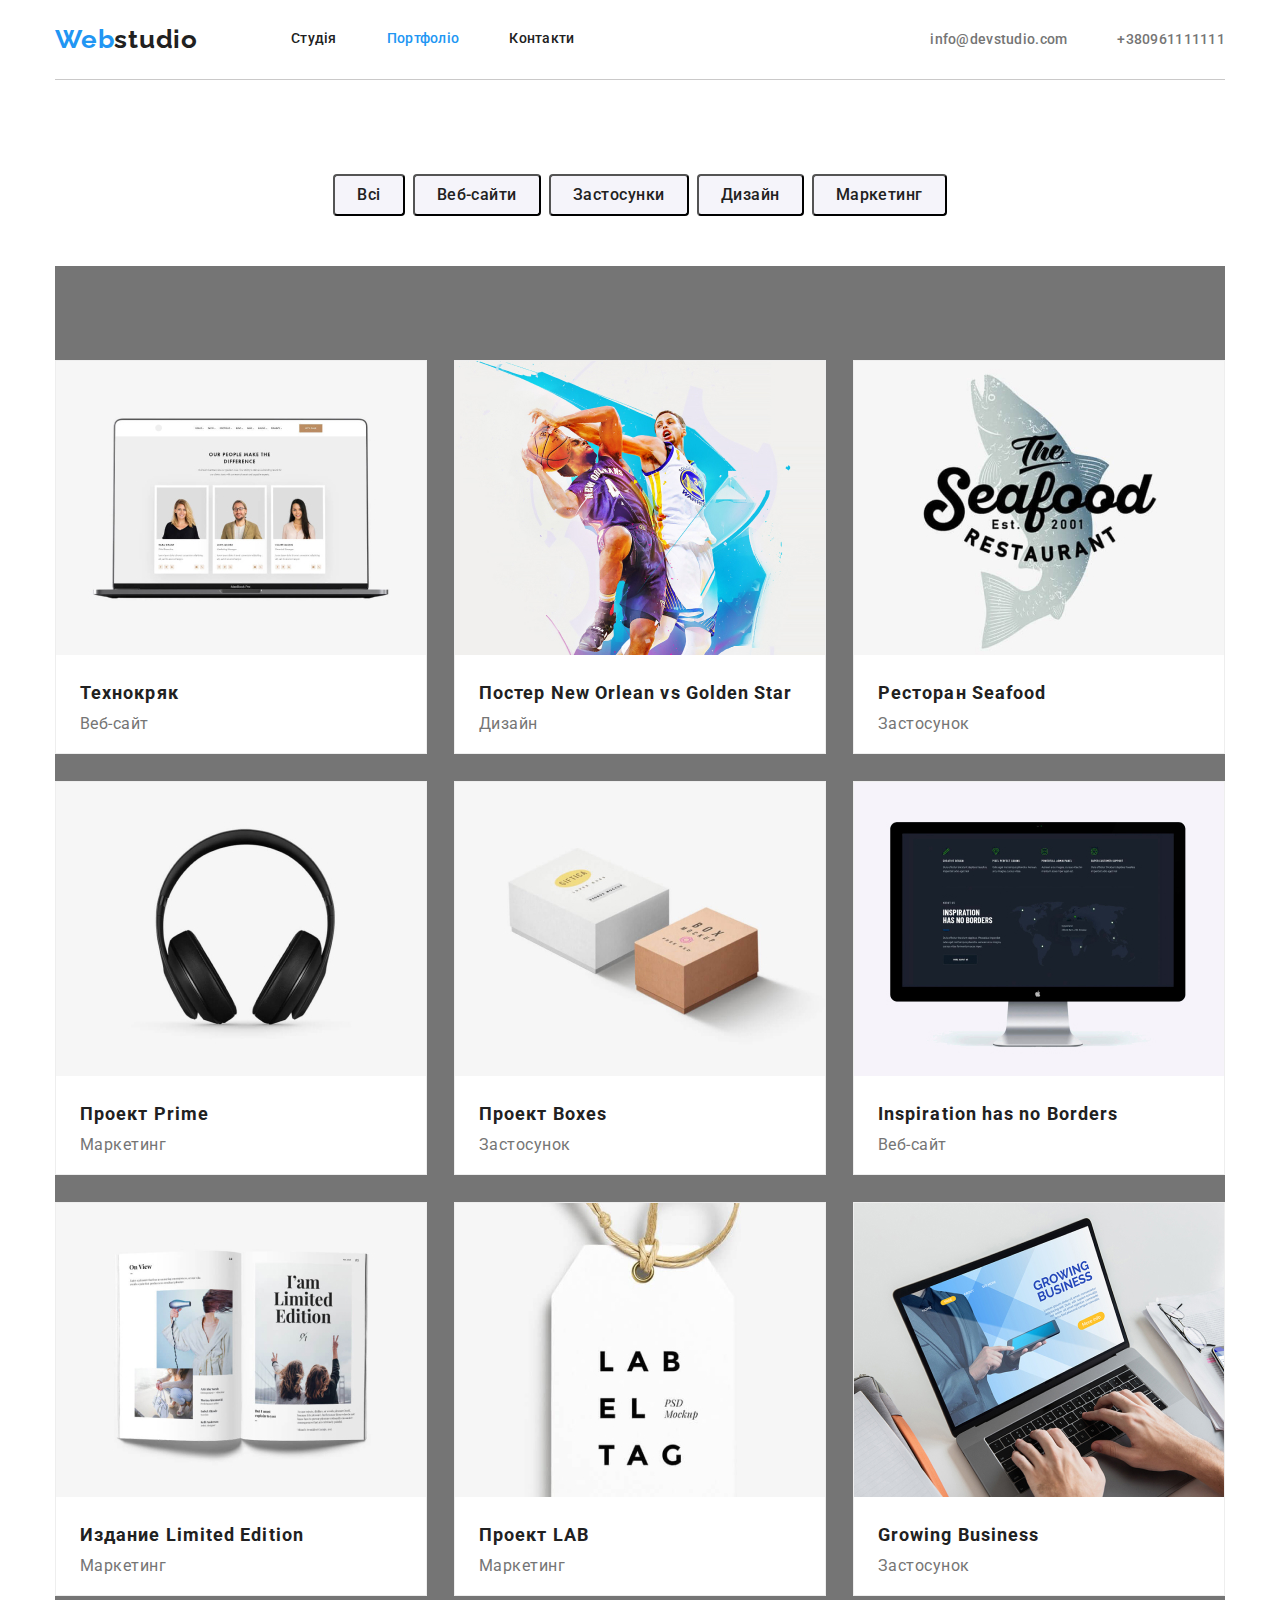
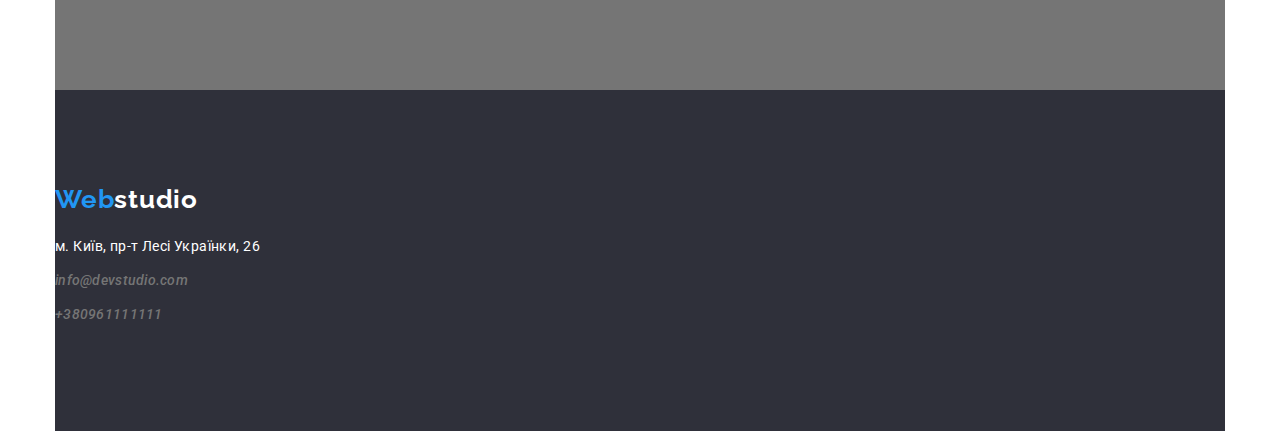
==== portfolio.html @ ec4999b0 "update gap" ====
<!DOCTYPE html>
<html lang="en">

<head>
  <meta charset="UTF-8" />
  <meta http-equiv="X-UA-Compatible" content="IE=edge" />
  <link rel="preconnect" href="https://fonts.googleapis.com" />
  <link rel="preconnect" href="https://fonts.gstatic.com" crossorigin />
  <link href="https://fonts.googleapis.com/css2?family=Raleway:wght@700&family=Roboto:wght@400;500;700;900&display=swap"
    rel="stylesheet" />
  <link rel="stylesheet" href="https://cdn.jsdelivr.net/npm/modern-normalize@1.1.0/modern-normalize.min.css">
  <link rel="stylesheet" href="./styles/styles.css" />
  <title>DZ3 Portfolio</title>
</head>

<body>
  <div class="conteiner">
    <!--header-->
    <header class="header">
      <nav class="navbar">
        <a class="logo-nav link" href="index.html">Web<span class="logoheader">studio</span></a>
        <ul class="navbar-list list">
          <li class="navbar-item"><a class="link" href="./index.html">Студія</a></li>
          <li class="navbar-item"><a class="link current" href="./portfolio.html">Портфоліо</a></li>
          <li class="navbar-item"><a class="link" href="">Контакти</a></li>
        </ul>
      </nav>
      <ul class="contact-list list">
        <li class="contact-item">
          <a class="contact-link link" href="mailto:info@devstudio.com">info@devstudio.com</a>
        </li>
        <li class="contact-item">
          <a class="contact-link link" href="tel:+380961111111">+380961111111</a>
        </li>
      </ul>
    </header>
    <!--main-->
    <main>
      <section>
        <!--filer-->
        <section class="filter section">
          <ul class="filter-list list">
            <li class="filter-item"><button class="filter-btn" type="button">Всі</button></li>
            <li class="filter-item"><button class="filter-btn" type="button">Веб-сайти</button></li>
            <li class="filter-item"><button class="filter-btn" type="button">Застосунки</button></li>
            <li class="filter-item"><button class="filter-btn" type="button">Дизайн</button></li>
            <li class="filter-item"><button class="filter-btn" type="button">Маркетинг</button></li>
          </ul>
        </section>
        <!--portfolio-work-->
        <section class="portfolio-work section">
          <ul class="portfolio-work-list list">
            <li class="portfolio-work-item">
              <a class="link" href=""><img class="portfolio-work-img" src="./img/portf(2).jpg" alt="notebook" />
                <h3 class="portfolio-work-title">Технокряк</h3>
                <p class="portfolio-work-text">Веб-сайт</p>
              </a>
            </li>
            <li class="portfolio-work-item">
              <a class="link" href=""><img class="portfolio-work-img" src="./img/portf(3).jpg" alt="bascetbool" />
                <h3 class="portfolio-work-title">Постер New Orlean vs Golden Star</h3>
                <p class="portfolio-work-text">Дизайн</p>
              </a>
            </li>
            <li class="portfolio-work-item">
              <a class="link" href=""><img class="portfolio-work-img" src="./img/portf(4).jpg" alt="logobar&fish" />
                <h3 class="portfolio-work-title">Ресторан Seafood</h3>
                <p class="portfolio-work-text">Застосунок</p>
              </a>
            </li>
            <li class="portfolio-work-item">
              <a class="link" href=""><img class="portfolio-work-img" src="./img/portf(5).jpg" alt="headphone" />
                <h3 class="portfolio-work-title">Проект Prime</h3>
                <p class="portfolio-work-text">Маркетинг</p>
              </a>
            </li>
            <li class="portfolio-work-item">
              <a class="link" href=""><img class="portfolio-work-img" src="./img/portf(6).jpg" alt="boxes" />
                <h3 class="portfolio-work-title">Проект Boxes</h3>
                <p class="portfolio-work-text">Застосунок</p>
              </a>
            </li>
            <li class="portfolio-work-item">
              <a class="link" href=""><img class="portfolio-work-img" src="./img/portf(7).jpg" alt="pc" />
                <h3 class="portfolio-work-title">Inspiration has no Borders</h3>
                <p class="portfolio-work-text">Веб-сайт</p>
              </a>
            </li>
            <li class="portfolio-work-item">
              <a class="link" href=""><img class="portfolio-work-img" src="./img/portf(8).jpg" alt="magazine" />
                <h3 class="portfolio-work-title">Издание Limited Edition</h3>
                <p class="portfolio-work-text">Маркетинг</p>
              </a>
            </li>
            <li class="portfolio-work-item">
              <a class="link" href=""><img class="portfolio-work-img" src="./img/portf(9).jpg" alt="price" />
                <h3 class="portfolio-work-title">Проект LAB</h3>
                <p class="portfolio-work-text">Маркетинг</p>
              </a>
            </li>
            <li class="portfolio-work-item">
              <a class="link" href=""><img class="portfolio-work-img" src="./img/portf(1).jpg" alt="notebook" />
                <h3 class="portfolio-work-title">Growing Business</h3>
                <p class="portfolio-work-text">Застосунок</p>
              </a>
            </li>
            
          </ul>
        </section>
      </section>
    </main>
    <!--footer-->
    <footer>
      <section class="footer section">
        <a class="logo-nav link" href="index.html">Web<span class="logofooter">studio</span></a>
        <address>
          <ul class="footer-list list">
            <li class="footer-item">
              <a class="footer-map link" href="https://goo.gl/maps/QaSQcrVwAwJUvmYh8" target="_blank" rel="">м. Київ,
                пр-т
                Лесі Українки, 26</a>
            </li>
            <li class="footer-item"><a class="contact-link link" href="mailto:info@devstudio.com">info@devstudio.com</a>
            </li>
            <li class="footer-item"><a class="contact-link link" href="tel:+380961111111">+380961111111</a></li>
          </ul>
        </address>
      </section>
    </footer>
  </div>
</body>

</html>
---- styles/styles.css ----
:root {
  --primari-text-color: #757575;
  --title-text-color: #212121;
  --accent-text-color: #2196f3;
  --primari-white-color: #ffffff;
}

body {
  font-family: 'Roboto';

}

h1,
h2,
h3,
p,
ul {
  margin: 0;
}

ul {
  padding: 0;
}

img {
  display: block;
}

.conteiner {
  max-width: 1200px;
  margin: 0 auto;
  padding: 0 15px;
}

.list {
  list-style: none;
}
.link {
  color: var(--title-text-color);
  text-decoration: none;
}

.section {
  padding-top: 94px;
  padding-bottom: 94px;
}

/*---header---------------*/

.header {
  display: flex;
  align-items: center;
  border-bottom: 1px solid #cac9c9;
}

.logo-nav {
  padding-top: 24px;
  padding-bottom: 24px;
  font-family: 'Raleway';
  font-style: normal;
  font-weight: 700;
  font-size: 26px;
  line-height: 1.19;
  letter-spacing: 0.03em;
  color: var(--accent-text-color);
}
.logoheader {
  color: var(--title-text-color);
}

.navbar {
  display: flex;
}
.navbar-list {
  display:flex;
  align-items: center;
  margin-left: 93px;
  
}
.navbar-item {
  margin-right: 50px;
  font-weight: 500;
  font-size: 14px;
  line-height: 1.14;
  letter-spacing: 0.02em;
}
.contact-list {
  display: flex;
  margin-left: auto;
}
.contact-item {
  margin-left: 50px;
}
.contact-link {
  font-weight: 500;
  font-size: 14px;
  line-height: 1.14;
  letter-spacing: 0.02em;
  color: #757575;
}

.link:hover,
.link:focus {
  color: #2196f3;
}

.navbar-list .current {
    color: var(--accent-text-color);
}


/*---main-------------------*/
/* < !--baner--> */
.baner {
  display: flex;
  flex-direction: column;
  align-items: center;
  background-color: #2f303a;
}

.baner-title {
  width: 696px;
  margin: 200px 0 30px 0;
  font-weight: 900;
  font-size: 44px;
  line-height: 1.36;
  text-align: center;
  letter-spacing: 0.06em;
  text-transform: uppercase;
  color: var(--primari-white-color);
}

.btn {
  width: 200px;
  height: 50px;
  background-color: var(--accent-text-color);
  box-shadow: 0px 4px 4px rgba(0, 0, 0, 0.15);
  border-radius: 4px;
  font-weight: 700;
  font-size: 16px;
  line-height: 1.875;
  text-align: center;
  letter-spacing: 0.06em;
  color: var(--primari-white-color);
  cursor: pointer;
}

.btn:hover,
.btn:focus {
  background-color: #188ce8;
}

.baner-btn {
  margin-bottom: 200px;
}

/* < !--content--> */
.content {

}
.content-title {
  display: none;
}
.content-list {
  display: flex;
  justify-content: space-between;
}
.content-item {
  width: 270px;
}

.content-subtitle {
  padding-bottom: 10px;
  font-weight: 700;
  font-size: 14px;
  line-height: 1.14;
  letter-spacing: 0.03em;
  text-transform: uppercase;
  color: var(--title-text-color);
}

.content-text {
  font-size: 14px;
  line-height: 1.71;
  letter-spacing: 0.03em;
  color: var(--primari-text-color);
}

/* < !--work galery--> */
.work-list {
  display: flex;
  justify-content: space-between;
} 
.work-title {
  margin-bottom: 50px;
  font-weight: 700;
  font-size: 36px;
  line-height: 1.16%;
  text-align: center;
  letter-spacing: 0.03em;
  color: var(--title-text-color);
}

/* < !--team--> */
.team {
  background-color: #f5f4fa;
}
.team-list {
  display: flex;
  justify-content: space-between;
}

.team-item {
  background: var(--primari-white-color);
  box-shadow: 0px 1px 3px rgba(0, 0, 0, 0.12), 0px 1px 1px rgba(0, 0, 0, 0.14), 0px 2px 1px rgba(0, 0, 0, 0.2);
  border-radius: 0px 0px 4px 4px;
}

.team-title {
  margin-bottom: 50px;
  font-weight: 700;
  font-size: 36px;
  line-height: 1.16;
  text-align: center;
  letter-spacing: 0.03em;
  color: var(--title-text-color);
}

.team-subtitle {
  padding-top: 30px;
  padding-bottom: 10px;
  font-weight: 500;
  font-size: 16px;
  line-height: 19px;
  text-align: center;
  letter-spacing: 0.03em;
  color: var(--title-text-color);
}

.team-text {
  padding-bottom: 30px;
  font-weight: 400;
  font-size: 16px;
  line-height: 1.18;
  text-align: center;
  letter-spacing: 0.03em;
  color: var(--primari-text-color);
}

/*---fooret-------------------------------*/
.footer {
  background-color: #2f303a;
}
.logofooter {
  color: var(--primari-white-color);
}
.footer-list {
  margin-top: 20px;
}
.footer-item {
  padding-bottom: 10px;
  font-weight: 400;
  font-size: 14px;
  line-height: 1.71;
  letter-spacing: 0.03em;
  color: rgba(255, 255, 255, 0.6);
}

.footer-map {
  font-style: normal;
  color: #ffffff;
}

/*=====portfolio===============================*/

/* < !--filer--> */
.filter {
  
}
.filter-list {
  display: flex;
  justify-content: center;
}
.filter-item {
  margin-right: 8px;
}
.filter-item:last-child {
  margin-right: 0;
}
.filter-btn {
  padding: 6px 22px;
  background-color: #f5f4fa;
  border-radius: 4px;
  font-weight: 500;
  font-size: 16px;
  line-height: 1.625;
  text-align: center;
  letter-spacing: 0.03em;
  color: var(--title-text-color);
  cursor: pointer;
}

.filter-btn:hover,
.filter-btn:focus {
  background-color: var(--accent-text-color);
  color: var(--primari-white-color);
}

/* < !--portfolio-work--> */
.portfolio-work {
  background-color: #757575;
  margin-top: -44px;
}
.portfolio-work-list {
  display: flex;
  flex-wrap: wrap;
  gap: 27px;
  flex-basis: calc((100%-60px)/3);
  /* max-width: 1170px; */
}
.portfolio-work-item {
  
  /* margin-right: 27px;
  margin-bottom: 30px; */
  background: var(--primari-white-color);
  border: 1px solid  #EEEEEE;

}
/* .portfolio-work-item:nth-child(3n+3) {
  margin-right: 0;
}

.portfolio-work-item:nth-last-child(-n + 3) {
  margin-bottom: 94px;
}

.portfolio-work-img {
  width: 370px;
} */

.portfolio-work-title {
  padding: 20px 24px 2px 24px;
  font-weight: 700;
  font-size: 18px;
  line-height: 2;
  letter-spacing: 0.06em;
  color: var(--title-text-color);
}

.portfolio-work-text {
  padding: 2px 24px 20px 24px;
  font-weight: 400;
  font-size: 16px;
  line-height: 1.125;
  letter-spacing: 0.03em;
  color: var(--primari-text-color);
}
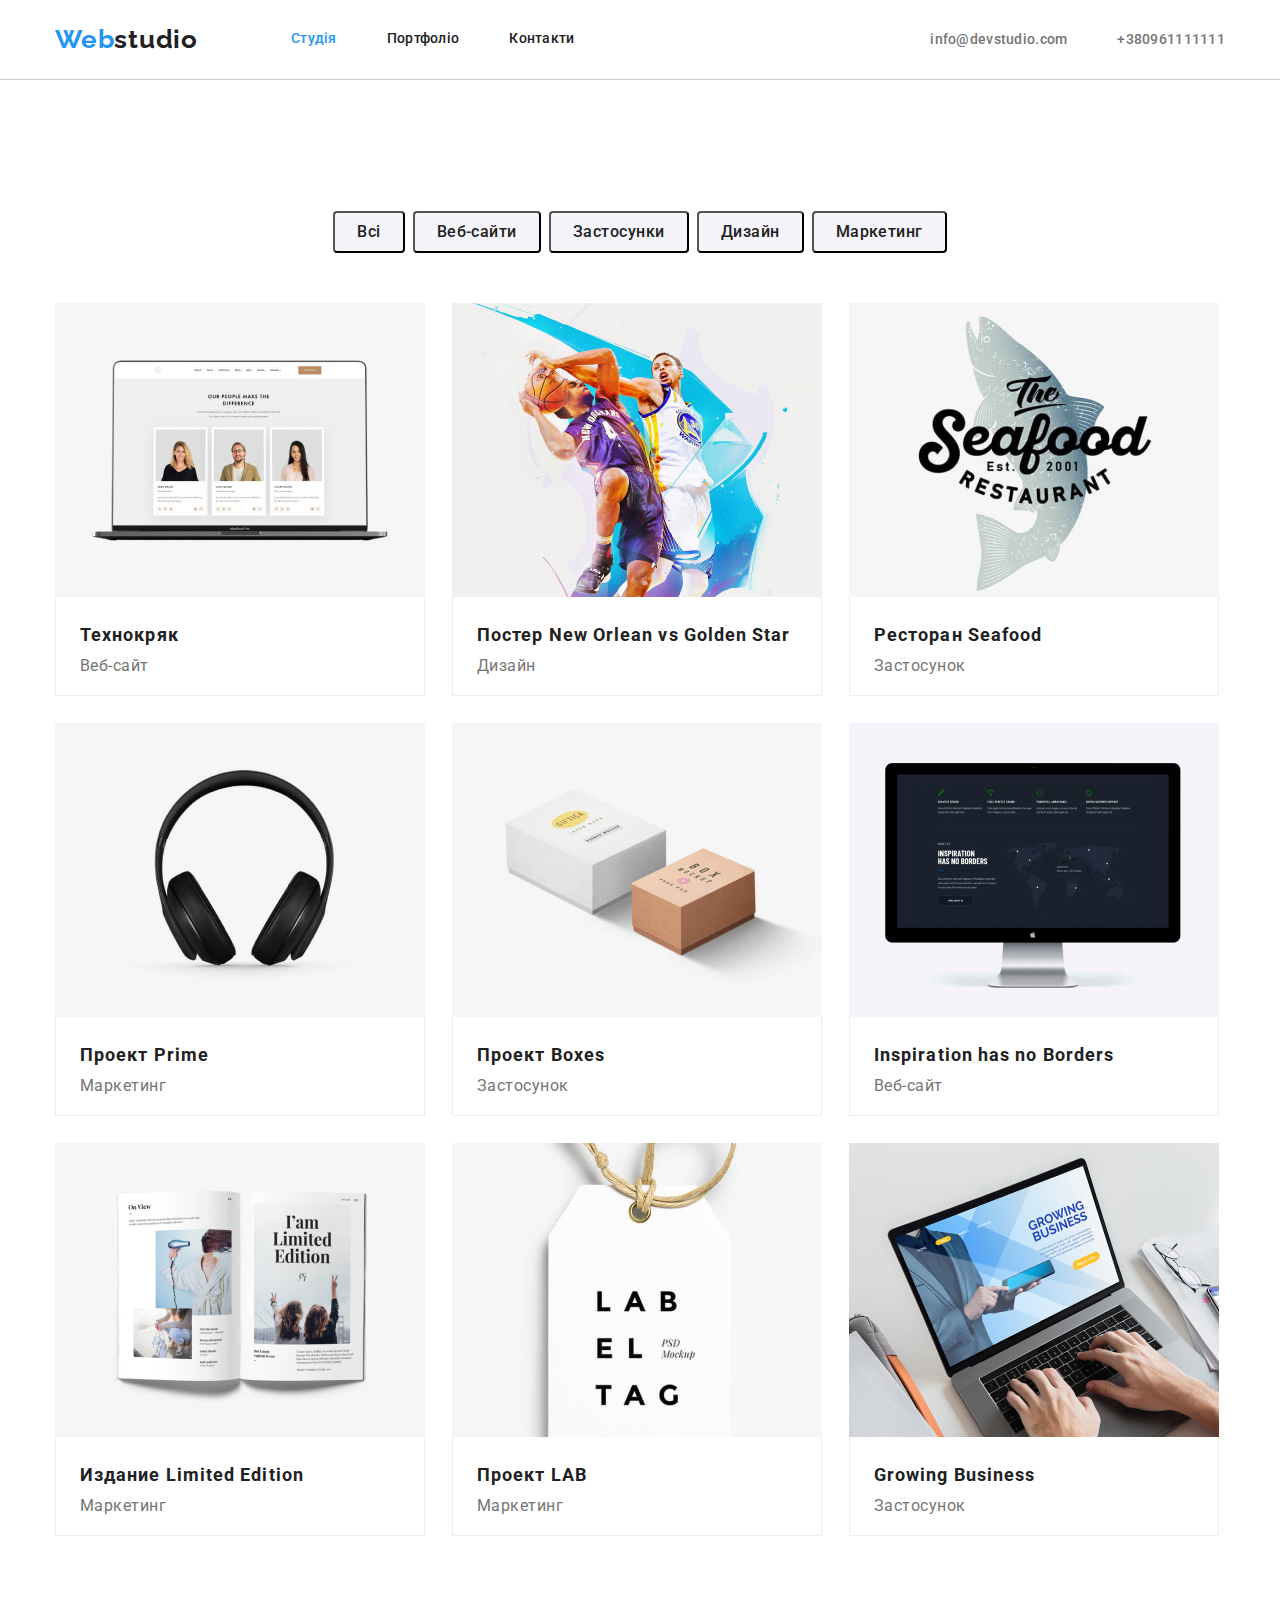
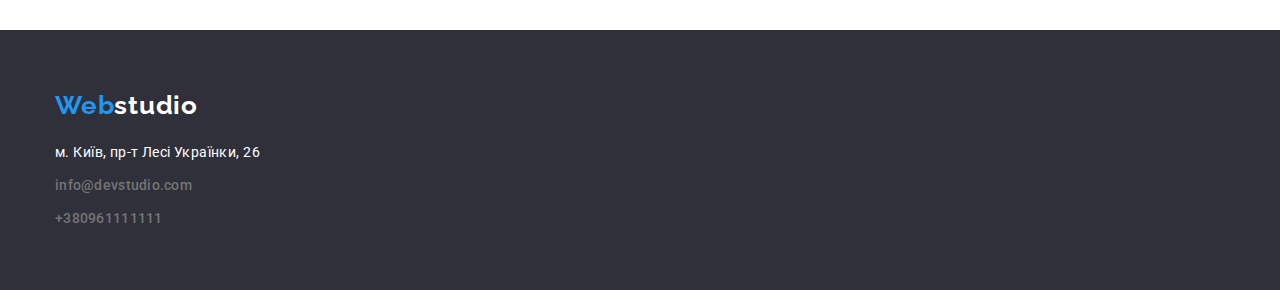
==== commit d8f36690: "finalization dz3" ====
--- a/portfolio.html
+++ b/portfolio.html
@@ -14,31 +14,34 @@
 </head>
 
 <body>
-  <div class="conteiner">
     <!--header-->
     <header class="header">
-      <nav class="navbar">
-        <a class="logo-nav link" href="index.html">Web<span class="logoheader">studio</span></a>
-        <ul class="navbar-list list">
-          <li class="navbar-item"><a class="link" href="./index.html">Студія</a></li>
-          <li class="navbar-item"><a class="link current" href="./portfolio.html">Портфоліо</a></li>
-          <li class="navbar-item"><a class="link" href="">Контакти</a></li>
+      <div class="conteiner navigation">
+        <nav class="navbar">
+          <a class="logo-nav link" href="index.html">Web<span class="logoheader">studio</span></a>
+          <ul class="navbar-list list">
+            <li class="navbar-item"><a class="link current" href="./index.html">Студія</a></li>
+            <li class="navbar-item"><a class="link" href="./portfolio.html">Портфоліо</a></li>
+            <li class="navbar-item"><a class="link" href="">Контакти</a></li>
+          </ul>
+        </nav>
+        <ul class="contact-list list">
+          <li class="contact-item">
+            <a class="contact-link link" href="mailto:info@devstudio.com">info@devstudio.com</a>
+          </li>
+          <li class="contact-item">
+            <a class="contact-link link" href="tel:+380961111111">+380961111111</a>
+          </li>
         </ul>
-      </nav>
-      <ul class="contact-list list">
-        <li class="contact-item">
-          <a class="contact-link link" href="mailto:info@devstudio.com">info@devstudio.com</a>
-        </li>
-        <li class="contact-item">
-          <a class="contact-link link" href="tel:+380961111111">+380961111111</a>
-        </li>
-      </ul>
+      </div>
     </header>
     <!--main-->
     <main>
-      <section>
+      <section class="section">
+        <h1 class="filter-title">Filter</h1>
+        <div class="conteiner">
         <!--filer-->
-        <section class="filter section">
+        <section class="filter">
           <ul class="filter-list list">
             <li class="filter-item"><button class="filter-btn" type="button">Всі</button></li>
             <li class="filter-item"><button class="filter-btn" type="button">Веб-сайти</button></li>
@@ -48,71 +51,90 @@
           </ul>
         </section>
         <!--portfolio-work-->
-        <section class="portfolio-work section">
+        <section class="portfolio-work">
           <ul class="portfolio-work-list list">
             <li class="portfolio-work-item">
               <a class="link" href=""><img class="portfolio-work-img" src="./img/portf(2).jpg" alt="notebook" />
-                <h3 class="portfolio-work-title">Технокряк</h3>
+                <div class="portfolio-name">
+                <h2 class="portfolio-work-title">Технокряк</h2>
                 <p class="portfolio-work-text">Веб-сайт</p>
+                </div>
               </a>
             </li>
             <li class="portfolio-work-item">
               <a class="link" href=""><img class="portfolio-work-img" src="./img/portf(3).jpg" alt="bascetbool" />
-                <h3 class="portfolio-work-title">Постер New Orlean vs Golden Star</h3>
+                <div class="portfolio-name">
+                <h2 class="portfolio-work-title">Постер New Orlean vs Golden Star</h2>
                 <p class="portfolio-work-text">Дизайн</p>
+                </div>
               </a>
             </li>
             <li class="portfolio-work-item">
               <a class="link" href=""><img class="portfolio-work-img" src="./img/portf(4).jpg" alt="logobar&fish" />
-                <h3 class="portfolio-work-title">Ресторан Seafood</h3>
+                <div class="portfolio-name">
+                <h2 class="portfolio-work-title">Ресторан Seafood</h2>
                 <p class="portfolio-work-text">Застосунок</p>
+                </div>
               </a>
             </li>
             <li class="portfolio-work-item">
               <a class="link" href=""><img class="portfolio-work-img" src="./img/portf(5).jpg" alt="headphone" />
-                <h3 class="portfolio-work-title">Проект Prime</h3>
+                <div class="portfolio-name">
+                <h2 class="portfolio-work-title">Проект Prime</h2>
                 <p class="portfolio-work-text">Маркетинг</p>
+                </div>
               </a>
             </li>
             <li class="portfolio-work-item">
               <a class="link" href=""><img class="portfolio-work-img" src="./img/portf(6).jpg" alt="boxes" />
-                <h3 class="portfolio-work-title">Проект Boxes</h3>
+                <div class="portfolio-name">
+                <h2 class="portfolio-work-title">Проект Boxes</h2>
                 <p class="portfolio-work-text">Застосунок</p>
+                </div>
               </a>
             </li>
             <li class="portfolio-work-item">
               <a class="link" href=""><img class="portfolio-work-img" src="./img/portf(7).jpg" alt="pc" />
-                <h3 class="portfolio-work-title">Inspiration has no Borders</h3>
+                <div class="portfolio-name">
+                <h2 class="portfolio-work-title">Inspiration has no Borders</h2>
                 <p class="portfolio-work-text">Веб-сайт</p>
+                </div>
               </a>
             </li>
             <li class="portfolio-work-item">
               <a class="link" href=""><img class="portfolio-work-img" src="./img/portf(8).jpg" alt="magazine" />
-                <h3 class="portfolio-work-title">Издание Limited Edition</h3>
+                <div class="portfolio-name">
+                <h2 class="portfolio-work-title">Издание Limited Edition</h2>
                 <p class="portfolio-work-text">Маркетинг</p>
+                </div>
               </a>
             </li>
             <li class="portfolio-work-item">
               <a class="link" href=""><img class="portfolio-work-img" src="./img/portf(9).jpg" alt="price" />
-                <h3 class="portfolio-work-title">Проект LAB</h3>
+                <div class="portfolio-name">
+                <h2 class="portfolio-work-title">Проект LAB</h2>
                 <p class="portfolio-work-text">Маркетинг</p>
+                </div>
               </a>
             </li>
             <li class="portfolio-work-item">
               <a class="link" href=""><img class="portfolio-work-img" src="./img/portf(1).jpg" alt="notebook" />
-                <h3 class="portfolio-work-title">Growing Business</h3>
+                <div class="portfolio-name">
+                <h2 class="portfolio-work-title">Growing Business</h2>
                 <p class="portfolio-work-text">Застосунок</p>
+                </div>
               </a>
             </li>
             
           </ul>
         </section>
+        </div>
       </section>
     </main>
     <!--footer-->
-    <footer>
-      <section class="footer section">
-        <a class="logo-nav link" href="index.html">Web<span class="logofooter">studio</span></a>
+    <footer class="footer">
+      <div class="conteiner">
+        <a class="logo-footer link" href="index.html">Web<span class="logofooter">studio</span></a>
         <address>
           <ul class="footer-list list">
             <li class="footer-item">
@@ -125,9 +147,8 @@
             <li class="footer-item"><a class="contact-link link" href="tel:+380961111111">+380961111111</a></li>
           </ul>
         </address>
-      </section>
+        </вшм>
     </footer>
-  </div>
 </body>
 
 </html>--- a/styles/styles.css
+++ b/styles/styles.css
@@ -7,7 +7,6 @@
 
 body {
   font-family: 'Roboto';
-
 }
 
 h1,
@@ -24,10 +23,12 @@
 
 img {
   display: block;
+  max-width: 100%;
+  height: auto;
 }
 
 .conteiner {
-  max-width: 1200px;
+  width: 1200px;
   margin: 0 auto;
   padding: 0 15px;
 }
@@ -48,9 +49,12 @@
 /*---header---------------*/
 
 .header {
+  border-bottom: 1px solid #cac9c9;
+}
+
+.navigation {
   display: flex;
   align-items: center;
-  border-bottom: 1px solid #cac9c9;
 }
 
 .logo-nav {
@@ -72,24 +76,27 @@
   display: flex;
 }
 .navbar-list {
-  display:flex;
+  display: flex;
   align-items: center;
   margin-left: 93px;
-  
 }
 .navbar-item {
-  margin-right: 50px;
   font-weight: 500;
   font-size: 14px;
   line-height: 1.14;
   letter-spacing: 0.02em;
 }
+.navbar-item:not(:last-child) {
+  margin-right: 50px;
+}
+  
+
 .contact-list {
   display: flex;
   margin-left: auto;
 }
-.contact-item {
-  margin-left: 50px;
+.contact-item:not(:last-child) {
+  margin-right: 50px;
 }
 .contact-link {
   font-weight: 500;
@@ -105,9 +112,8 @@
 }
 
 .navbar-list .current {
-    color: var(--accent-text-color);
-}
-
+  color: var(--accent-text-color);
+}
 
 /*---main-------------------*/
 /* < !--baner--> */
@@ -116,11 +122,12 @@
   flex-direction: column;
   align-items: center;
   background-color: #2f303a;
+  padding: 200px 0;
 }
 
 .baner-title {
   width: 696px;
-  margin: 200px 0 30px 0;
+  margin-bottom: 30px;
   font-weight: 900;
   font-size: 44px;
   line-height: 1.36;
@@ -151,15 +158,14 @@
 }
 
 .baner-btn {
-  margin-bottom: 200px;
+  margin: 0 auto;
 }
 
 /* < !--content--> */
 .content {
-
 }
 .content-title {
-  display: none;
+  visibility: hidden;
 }
 .content-list {
   display: flex;
@@ -170,7 +176,7 @@
 }
 
 .content-subtitle {
-  padding-bottom: 10px;
+  margin-bottom: 10px;
   font-weight: 700;
   font-size: 14px;
   line-height: 1.14;
@@ -190,12 +196,12 @@
 .work-list {
   display: flex;
   justify-content: space-between;
-} 
+}
 .work-title {
   margin-bottom: 50px;
   font-weight: 700;
   font-size: 36px;
-  line-height: 1.16%;
+  line-height: 1.16;
   text-align: center;
   letter-spacing: 0.03em;
   color: var(--title-text-color);
@@ -212,7 +218,8 @@
 
 .team-item {
   background: var(--primari-white-color);
-  box-shadow: 0px 1px 3px rgba(0, 0, 0, 0.12), 0px 1px 1px rgba(0, 0, 0, 0.14), 0px 2px 1px rgba(0, 0, 0, 0.2);
+  box-shadow: 0px 1px 3px rgba(0, 0, 0, 0.12), 0px 1px 1px rgba(0, 0, 0, 0.14),
+    0px 2px 1px rgba(0, 0, 0, 0.2);
   border-radius: 0px 0px 4px 4px;
 }
 
@@ -226,9 +233,12 @@
   color: var(--title-text-color);
 }
 
+.team-people {
+  padding: 30px 0;
+}
+
 .team-subtitle {
-  padding-top: 30px;
-  padding-bottom: 10px;
+  margin-bottom: 10px;
   font-weight: 500;
   font-size: 16px;
   line-height: 19px;
@@ -238,7 +248,7 @@
 }
 
 .team-text {
-  padding-bottom: 30px;
+
   font-weight: 400;
   font-size: 16px;
   line-height: 1.18;
@@ -249,16 +259,28 @@
 
 /*---fooret-------------------------------*/
 .footer {
+  padding: 60px 0;
   background-color: #2f303a;
 }
+.logo-footer {
+    font-family: 'Raleway';
+      font-style: normal;
+      font-weight: 700;
+      font-size: 26px;
+      line-height: 1.19;
+      letter-spacing: 0.03em;
+      color: var(--accent-text-color);
+}
+
 .logofooter {
   color: var(--primari-white-color);
 }
-.footer-list {
+address {
   margin-top: 20px;
 }
 .footer-item {
-  padding-bottom: 10px;
+
+  font-style: normal;
   font-weight: 400;
   font-size: 14px;
   line-height: 1.71;
@@ -266,20 +288,24 @@
   color: rgba(255, 255, 255, 0.6);
 }
 
+.footer-item:not(:last-child) {
+  padding-bottom: 9px;
+}
+
 .footer-map {
-  font-style: normal;
   color: #ffffff;
 }
 
 /*=====portfolio===============================*/
 
 /* < !--filer--> */
-.filter {
-  
+.filter-title {
+  visibility: hidden;
 }
 .filter-list {
   display: flex;
   justify-content: center;
+  margin-bottom: 50px;
 }
 .filter-item {
   margin-right: 8px;
@@ -308,38 +334,26 @@
 
 /* < !--portfolio-work--> */
 .portfolio-work {
-  background-color: #757575;
-  margin-top: -44px;
+
 }
 .portfolio-work-list {
   display: flex;
   flex-wrap: wrap;
   gap: 27px;
-  flex-basis: calc((100%-60px)/3);
-  /* max-width: 1170px; */
+  flex-basis: calc((100%-60px) / 3);
 }
 .portfolio-work-item {
-  
-  /* margin-right: 27px;
-  margin-bottom: 30px; */
   background: var(--primari-white-color);
-  border: 1px solid  #EEEEEE;
-
-}
-/* .portfolio-work-item:nth-child(3n+3) {
-  margin-right: 0;
-}
-
-.portfolio-work-item:nth-last-child(-n + 3) {
-  margin-bottom: 94px;
-}
-
-.portfolio-work-img {
-  width: 370px;
-} */
-
+}
+
+.portfolio-name {
+  padding: 20px 24px;
+  border-bottom: 1px solid #eeeeee;
+  border-left: 1px solid #eeeeee;
+  border-right: 1px solid #eeeeee;
+}
 .portfolio-work-title {
-  padding: 20px 24px 2px 24px;
+  margin-bottom: 4px;
   font-weight: 700;
   font-size: 18px;
   line-height: 2;
@@ -348,12 +362,9 @@
 }
 
 .portfolio-work-text {
-  padding: 2px 24px 20px 24px;
   font-weight: 400;
   font-size: 16px;
   line-height: 1.125;
   letter-spacing: 0.03em;
   color: var(--primari-text-color);
 }
-
-
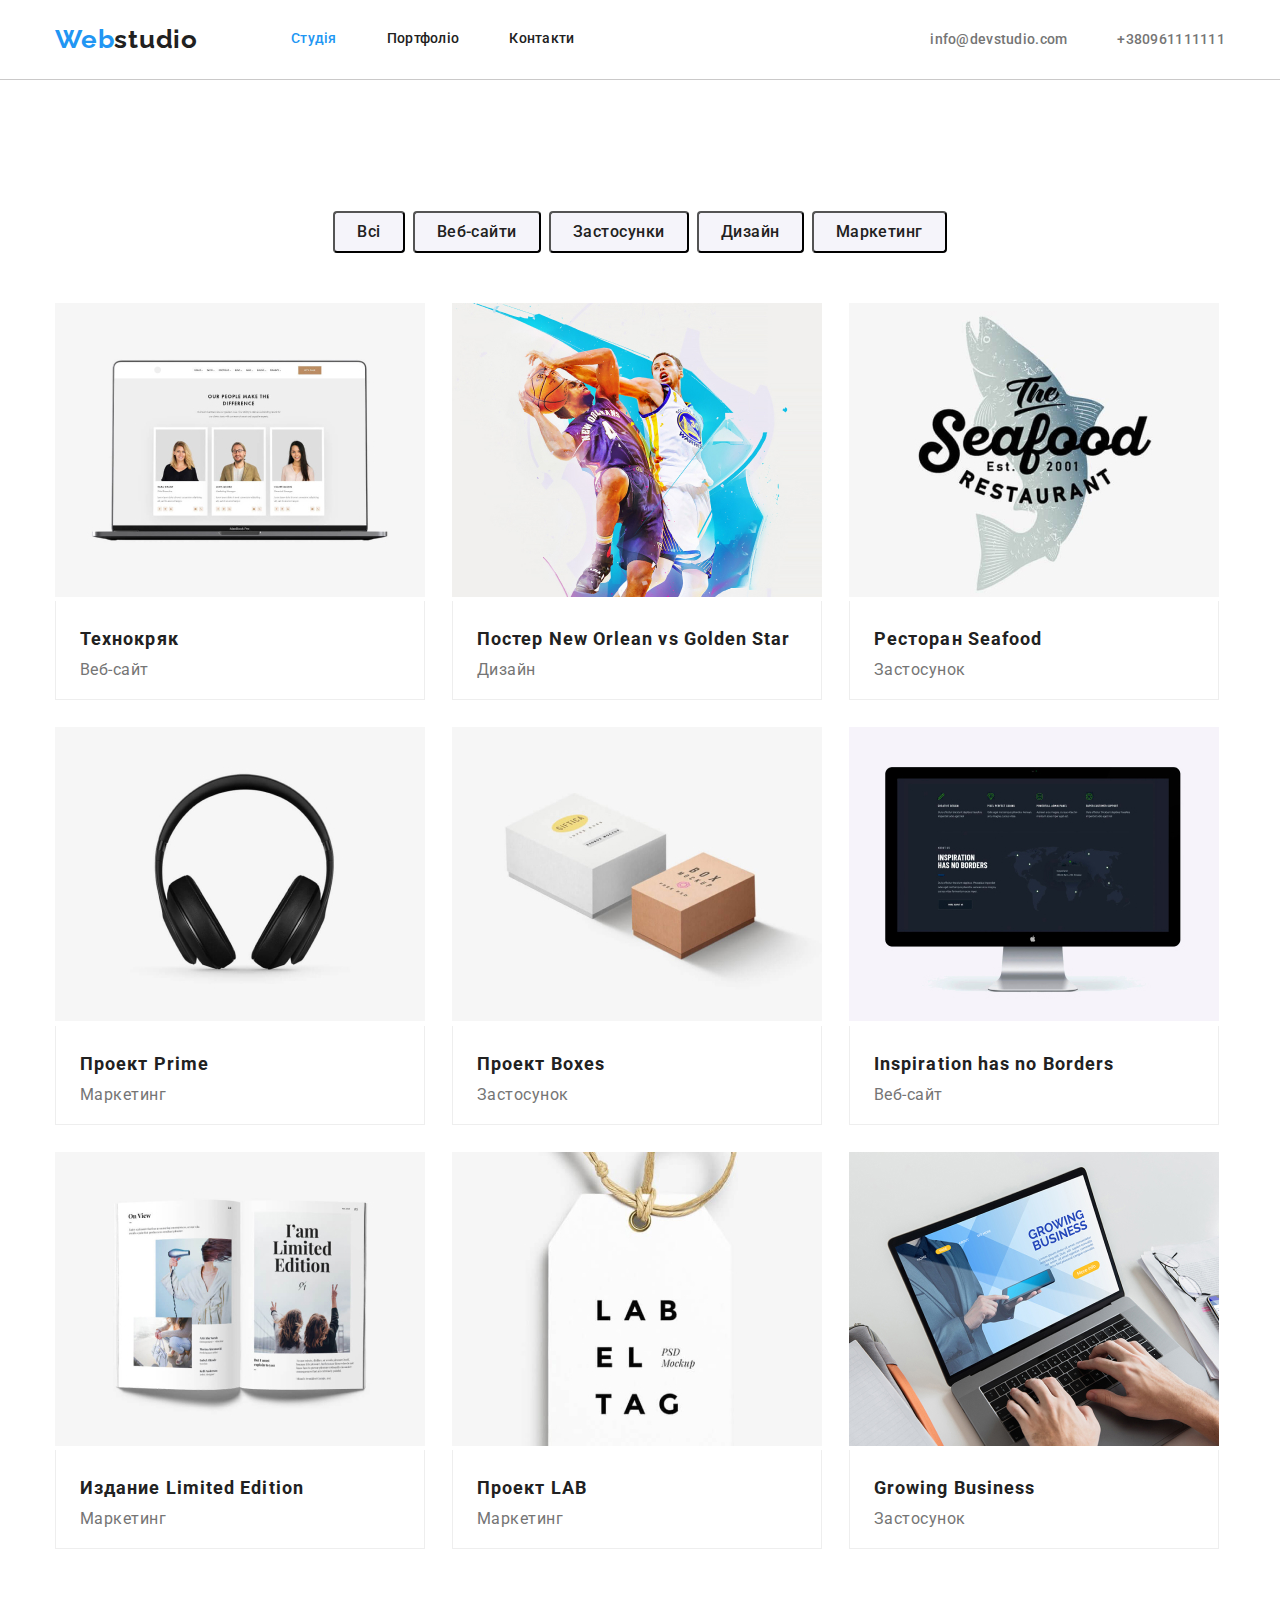
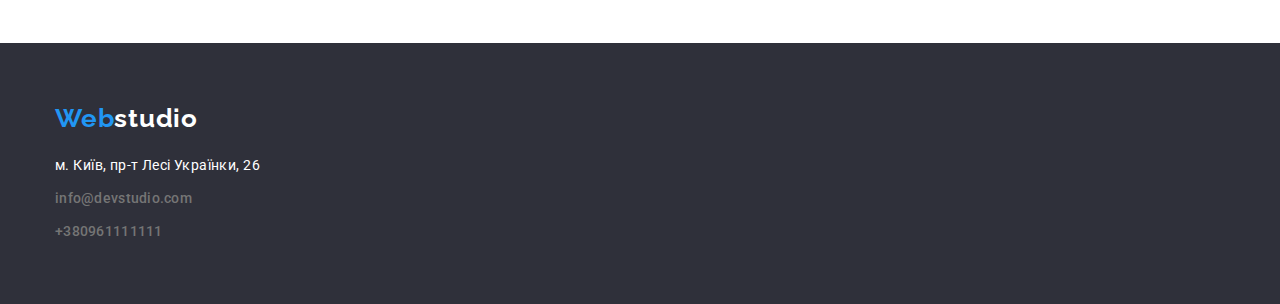
==== commit 4617c7f2: "update home work dz3" ====
--- a/portfolio.html
+++ b/portfolio.html
@@ -38,96 +38,96 @@
     <!--main-->
     <main>
       <section class="section">
-        <h1 class="filter-title">Filter</h1>
         <div class="conteiner">
-        <!--filer-->
-        <section class="filter">
-          <ul class="filter-list list">
-            <li class="filter-item"><button class="filter-btn" type="button">Всі</button></li>
-            <li class="filter-item"><button class="filter-btn" type="button">Веб-сайти</button></li>
-            <li class="filter-item"><button class="filter-btn" type="button">Застосунки</button></li>
-            <li class="filter-item"><button class="filter-btn" type="button">Дизайн</button></li>
-            <li class="filter-item"><button class="filter-btn" type="button">Маркетинг</button></li>
-          </ul>
-        </section>
-        <!--portfolio-work-->
-        <section class="portfolio-work">
-          <ul class="portfolio-work-list list">
-            <li class="portfolio-work-item">
-              <a class="link" href=""><img class="portfolio-work-img" src="./img/portf(2).jpg" alt="notebook" />
-                <div class="portfolio-name">
-                <h2 class="portfolio-work-title">Технокряк</h2>
-                <p class="portfolio-work-text">Веб-сайт</p>
-                </div>
-              </a>
-            </li>
-            <li class="portfolio-work-item">
-              <a class="link" href=""><img class="portfolio-work-img" src="./img/portf(3).jpg" alt="bascetbool" />
-                <div class="portfolio-name">
-                <h2 class="portfolio-work-title">Постер New Orlean vs Golden Star</h2>
-                <p class="portfolio-work-text">Дизайн</p>
-                </div>
-              </a>
-            </li>
-            <li class="portfolio-work-item">
-              <a class="link" href=""><img class="portfolio-work-img" src="./img/portf(4).jpg" alt="logobar&fish" />
-                <div class="portfolio-name">
-                <h2 class="portfolio-work-title">Ресторан Seafood</h2>
-                <p class="portfolio-work-text">Застосунок</p>
-                </div>
-              </a>
-            </li>
-            <li class="portfolio-work-item">
-              <a class="link" href=""><img class="portfolio-work-img" src="./img/portf(5).jpg" alt="headphone" />
-                <div class="portfolio-name">
-                <h2 class="portfolio-work-title">Проект Prime</h2>
-                <p class="portfolio-work-text">Маркетинг</p>
-                </div>
-              </a>
-            </li>
-            <li class="portfolio-work-item">
-              <a class="link" href=""><img class="portfolio-work-img" src="./img/portf(6).jpg" alt="boxes" />
-                <div class="portfolio-name">
-                <h2 class="portfolio-work-title">Проект Boxes</h2>
-                <p class="portfolio-work-text">Застосунок</p>
-                </div>
-              </a>
-            </li>
-            <li class="portfolio-work-item">
-              <a class="link" href=""><img class="portfolio-work-img" src="./img/portf(7).jpg" alt="pc" />
-                <div class="portfolio-name">
-                <h2 class="portfolio-work-title">Inspiration has no Borders</h2>
-                <p class="portfolio-work-text">Веб-сайт</p>
-                </div>
-              </a>
-            </li>
-            <li class="portfolio-work-item">
-              <a class="link" href=""><img class="portfolio-work-img" src="./img/portf(8).jpg" alt="magazine" />
-                <div class="portfolio-name">
-                <h2 class="portfolio-work-title">Издание Limited Edition</h2>
-                <p class="portfolio-work-text">Маркетинг</p>
-                </div>
-              </a>
-            </li>
-            <li class="portfolio-work-item">
-              <a class="link" href=""><img class="portfolio-work-img" src="./img/portf(9).jpg" alt="price" />
-                <div class="portfolio-name">
-                <h2 class="portfolio-work-title">Проект LAB</h2>
-                <p class="portfolio-work-text">Маркетинг</p>
-                </div>
-              </a>
-            </li>
-            <li class="portfolio-work-item">
-              <a class="link" href=""><img class="portfolio-work-img" src="./img/portf(1).jpg" alt="notebook" />
-                <div class="portfolio-name">
-                <h2 class="portfolio-work-title">Growing Business</h2>
-                <p class="portfolio-work-text">Застосунок</p>
-                </div>
-              </a>
-            </li>
-            
-          </ul>
-        </section>
+          <h1 class="filter-title">Filter</h1>
+          <!--filer-->
+          <section class="filter">
+            <ul class="filter-list list">
+              <li class="filter-item"><button class="filter-btn" type="button">Всі</button></li>
+              <li class="filter-item"><button class="filter-btn" type="button">Веб-сайти</button></li>
+              <li class="filter-item"><button class="filter-btn" type="button">Застосунки</button></li>
+              <li class="filter-item"><button class="filter-btn" type="button">Дизайн</button></li>
+              <li class="filter-item"><button class="filter-btn" type="button">Маркетинг</button></li>
+            </ul>
+          </section>
+          <!--portfolio-work-->
+          <section class="portfolio-work">
+            <ul class="portfolio-work-list list">
+              <li class="portfolio-work-item">
+                <a class="link" href=""><img class="portfolio-work-img" src="./img/portf(2).jpg" alt="notebook" />
+                  <div class="portfolio-name">
+                    <h2 class="portfolio-work-title">Технокряк</h2>
+                    <p class="portfolio-work-text">Веб-сайт</p>
+                  </div>
+                </a>
+              </li>
+              <li class="portfolio-work-item">
+                <a class="link" href=""><img class="portfolio-work-img" src="./img/portf(3).jpg" alt="bascetbool" />
+                  <div class="portfolio-name">
+                    <h2 class="portfolio-work-title">Постер New Orlean vs Golden Star</h2>
+                    <p class="portfolio-work-text">Дизайн</p>
+                  </div>
+                </a>
+              </li>
+              <li class="portfolio-work-item">
+                <a class="link" href=""><img class="portfolio-work-img" src="./img/portf(4).jpg" alt="logobar&fish" />
+                  <div class="portfolio-name">
+                    <h2 class="portfolio-work-title">Ресторан Seafood</h2>
+                    <p class="portfolio-work-text">Застосунок</p>
+                  </div>
+                </a>
+              </li>
+              <li class="portfolio-work-item">
+                <a class="link" href=""><img class="portfolio-work-img" src="./img/portf(5).jpg" alt="headphone" />
+                  <div class="portfolio-name">
+                    <h2 class="portfolio-work-title">Проект Prime</h2>
+                    <p class="portfolio-work-text">Маркетинг</p>
+                  </div>
+                </a>
+              </li>
+              <li class="portfolio-work-item">
+                <a class="link" href=""><img class="portfolio-work-img" src="./img/portf(6).jpg" alt="boxes" />
+                  <div class="portfolio-name">
+                    <h2 class="portfolio-work-title">Проект Boxes</h2>
+                    <p class="portfolio-work-text">Застосунок</p>
+                  </div>
+                </a>
+              </li>
+              <li class="portfolio-work-item">
+                <a class="link" href=""><img class="portfolio-work-img" src="./img/portf(7).jpg" alt="pc" />
+                  <div class="portfolio-name">
+                    <h2 class="portfolio-work-title">Inspiration has no Borders</h2>
+                    <p class="portfolio-work-text">Веб-сайт</p>
+                  </div>
+                </a>
+              </li>
+              <li class="portfolio-work-item">
+                <a class="link" href=""><img class="portfolio-work-img" src="./img/portf(8).jpg" alt="magazine" />
+                  <div class="portfolio-name">
+                    <h2 class="portfolio-work-title">Издание Limited Edition</h2>
+                    <p class="portfolio-work-text">Маркетинг</p>
+                  </div>
+                </a>
+              </li>
+              <li class="portfolio-work-item">
+                <a class="link" href=""><img class="portfolio-work-img" src="./img/portf(9).jpg" alt="price" />
+                  <div class="portfolio-name">
+                    <h2 class="portfolio-work-title">Проект LAB</h2>
+                    <p class="portfolio-work-text">Маркетинг</p>
+                  </div>
+                </a>
+              </li>
+              <li class="portfolio-work-item">
+                <a class="link" href=""><img class="portfolio-work-img" src="./img/portf(1).jpg" alt="notebook" />
+                  <div class="portfolio-name">
+                    <h2 class="portfolio-work-title">Growing Business</h2>
+                    <p class="portfolio-work-text">Застосунок</p>
+                  </div>
+                </a>
+              </li>
+    
+            </ul>
+          </section>
         </div>
       </section>
     </main>
--- a/styles/styles.css
+++ b/styles/styles.css
@@ -22,9 +22,9 @@
 }
 
 img {
-  display: block;
-  max-width: 100%;
-  height: auto;
+  /* display: block; */
+  /* max-width: 100%;
+  height: auto; */
 }
 
 .conteiner {
@@ -162,8 +162,7 @@
 }
 
 /* < !--content--> */
-.content {
-}
+
 .content-title {
   visibility: hidden;
 }
@@ -193,10 +192,17 @@
 }
 
 /* < !--work galery--> */
-.work-list {
-  display: flex;
-  justify-content: space-between;
-}
+.work {
+  padding-bottom: 94px;
+}
+
+.work-item {
+  display: inline-block;
+}
+.work-item:not(:last-child) {
+  margin-right: 26px;
+}
+
 .work-title {
   margin-bottom: 50px;
   font-weight: 700;
@@ -289,7 +295,7 @@
 }
 
 .footer-item:not(:last-child) {
-  padding-bottom: 9px;
+  margin-bottom: 9px;
 }
 
 .footer-map {
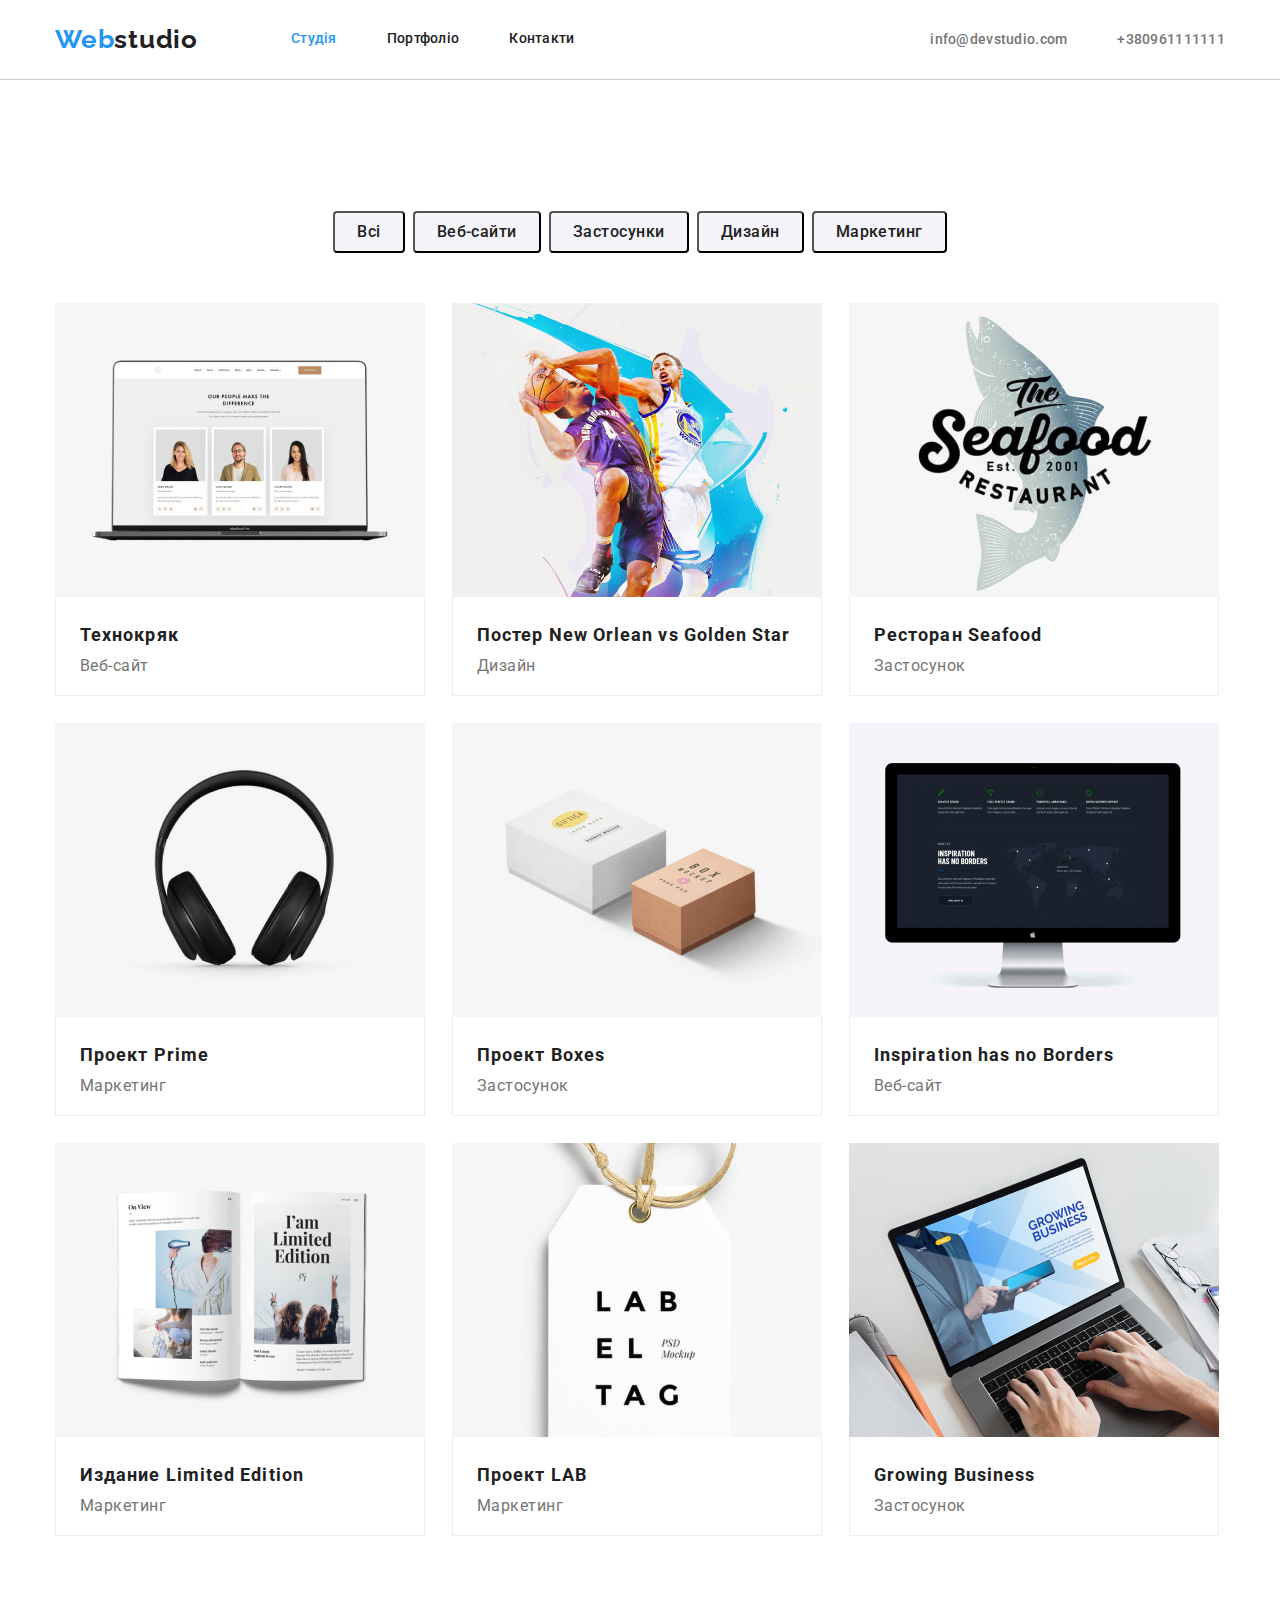
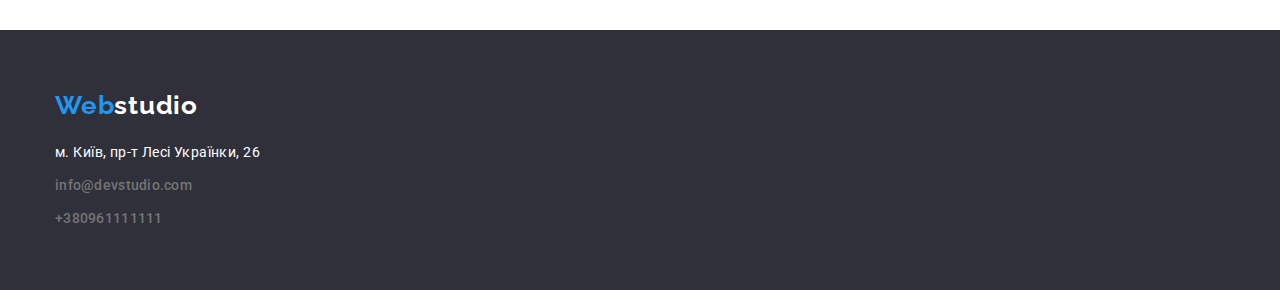
==== commit 8a467efd: "Update home work DZ3" ====
--- a/portfolio.html
+++ b/portfolio.html
@@ -8,147 +8,154 @@
   <link rel="preconnect" href="https://fonts.gstatic.com" crossorigin />
   <link href="https://fonts.googleapis.com/css2?family=Raleway:wght@700&family=Roboto:wght@400;500;700;900&display=swap"
     rel="stylesheet" />
-  <link rel="stylesheet" href="https://cdn.jsdelivr.net/npm/modern-normalize@1.1.0/modern-normalize.min.css">
+  <link rel="stylesheet" href="https://cdn.jsdelivr.net/npm/modern-normalize@1.1.0/modern-normalize.min.css" />
   <link rel="stylesheet" href="./styles/styles.css" />
   <title>DZ3 Portfolio</title>
 </head>
 
 <body>
-    <!--header-->
-    <header class="header">
-      <div class="conteiner navigation">
-        <nav class="navbar">
-          <a class="logo-nav link" href="index.html">Web<span class="logoheader">studio</span></a>
-          <ul class="navbar-list list">
-            <li class="navbar-item"><a class="link current" href="./index.html">Студія</a></li>
-            <li class="navbar-item"><a class="link" href="./portfolio.html">Портфоліо</a></li>
-            <li class="navbar-item"><a class="link" href="">Контакти</a></li>
+  <!--header-->
+  <header class="header">
+    <div class="conteiner navigation">
+      <nav class="navbar">
+        <a class="logo-nav link" href="index.html">Web<span class="logoheader">studio</span></a>
+        <ul class="navbar-list list">
+          <li class="navbar-item"><a class="link current" href="./index.html">Студія</a></li>
+          <li class="navbar-item"><a class="link" href="./portfolio.html">Портфоліо</a></li>
+          <li class="navbar-item"><a class="link" href="">Контакти</a></li>
+        </ul>
+      </nav>
+      <ul class="contact-list list">
+        <li class="contact-item">
+          <a class="contact-link link" href="mailto:info@devstudio.com">info@devstudio.com</a>
+        </li>
+        <li class="contact-item">
+          <a class="contact-link link" href="tel:+380961111111">+380961111111</a>
+        </li>
+      </ul>
+    </div>
+  </header>
+  <!--main-->
+  <main>
+    <section class="section">
+      <div class="conteiner">
+        <h1 class="filter-title">Filter</h1>
+        <!--filer-->
+        <section class="filter">
+          <ul class="filter-list list">
+            <li class="filter-item"><button class="filter-btn" type="button">Всі</button></li>
+            <li class="filter-item">
+              <button class="filter-btn" type="button">Веб-сайти</button>
+            </li>
+            <li class="filter-item">
+              <button class="filter-btn" type="button">Застосунки</button>
+            </li>
+            <li class="filter-item"><button class="filter-btn" type="button">Дизайн</button></li>
+            <li class="filter-item">
+              <button class="filter-btn" type="button">Маркетинг</button>
+            </li>
           </ul>
-        </nav>
-        <ul class="contact-list list">
-          <li class="contact-item">
+        </section>
+        <!--portfolio-work-->
+        <section class="portfolio-work">
+          <ul class="portfolio-work-list list">
+            <li class="portfolio-work-item">
+              <a class="link" href=""><img class="portfolio-work-img" src="./img/portf(2).jpg" alt="notebook" />
+                <div class="portfolio-name">
+                  <h2 class="portfolio-work-title">Технокряк</h2>
+                  <p class="portfolio-work-text">Веб-сайт</p>
+                </div>
+              </a>
+            </li>
+            <li class="portfolio-work-item">
+              <a class="link" href=""><img class="portfolio-work-img" src="./img/portf(3).jpg" alt="bascetbool" />
+                <div class="portfolio-name">
+                  <h2 class="portfolio-work-title">Постер New Orlean vs Golden Star</h2>
+                  <p class="portfolio-work-text">Дизайн</p>
+                </div>
+              </a>
+            </li>
+            <li class="portfolio-work-item">
+              <a class="link" href=""><img class="portfolio-work-img" src="./img/portf(4).jpg" alt="logobar&fish" />
+                <div class="portfolio-name">
+                  <h2 class="portfolio-work-title">Ресторан Seafood</h2>
+                  <p class="portfolio-work-text">Застосунок</p>
+                </div>
+              </a>
+            </li>
+            <li class="portfolio-work-item">
+              <a class="link" href=""><img class="portfolio-work-img" src="./img/portf(5).jpg" alt="headphone" />
+                <div class="portfolio-name">
+                  <h2 class="portfolio-work-title">Проект Prime</h2>
+                  <p class="portfolio-work-text">Маркетинг</p>
+                </div>
+              </a>
+            </li>
+            <li class="portfolio-work-item">
+              <a class="link" href=""><img class="portfolio-work-img" src="./img/portf(6).jpg" alt="boxes" />
+                <div class="portfolio-name">
+                  <h2 class="portfolio-work-title">Проект Boxes</h2>
+                  <p class="portfolio-work-text">Застосунок</p>
+                </div>
+              </a>
+            </li>
+            <li class="portfolio-work-item">
+              <a class="link" href=""><img class="portfolio-work-img" src="./img/portf(7).jpg" alt="pc" />
+                <div class="portfolio-name">
+                  <h2 class="portfolio-work-title">Inspiration has no Borders</h2>
+                  <p class="portfolio-work-text">Веб-сайт</p>
+                </div>
+              </a>
+            </li>
+            <li class="portfolio-work-item">
+              <a class="link" href=""><img class="portfolio-work-img" src="./img/portf(8).jpg" alt="magazine" />
+                <div class="portfolio-name">
+                  <h2 class="portfolio-work-title">Издание Limited Edition</h2>
+                  <p class="portfolio-work-text">Маркетинг</p>
+                </div>
+              </a>
+            </li>
+            <li class="portfolio-work-item">
+              <a class="link" href=""><img class="portfolio-work-img" src="./img/portf(9).jpg" alt="price" />
+                <div class="portfolio-name">
+                  <h2 class="portfolio-work-title">Проект LAB</h2>
+                  <p class="portfolio-work-text">Маркетинг</p>
+                </div>
+              </a>
+            </li>
+            <li class="portfolio-work-item">
+              <a class="link" href=""><img class="portfolio-work-img" src="./img/portf(1).jpg" alt="notebook" />
+                <div class="portfolio-name">
+                  <h2 class="portfolio-work-title">Growing Business</h2>
+                  <p class="portfolio-work-text">Застосунок</p>
+                </div>
+              </a>
+            </li>
+          </ul>
+        </section>
+      </div>
+    </section>
+  </main>
+  <!--footer-->
+  <footer class="footer">
+    <div class="conteiner">
+      <a class="logo-footer link" href="index.html">Web<span class="logofooter">studio</span></a>
+      <address>
+        <ul class="footer-list list">
+          <li class="footer-item">
+            <a class="footer-map link" href="https://goo.gl/maps/QaSQcrVwAwJUvmYh8" target="_blank" rel="">м. Київ, пр-т
+              Лесі Українки, 26</a>
+          </li>
+          <li class="footer-item">
             <a class="contact-link link" href="mailto:info@devstudio.com">info@devstudio.com</a>
           </li>
-          <li class="contact-item">
+          <li class="footer-item">
             <a class="contact-link link" href="tel:+380961111111">+380961111111</a>
           </li>
         </ul>
-      </div>
-    </header>
-    <!--main-->
-    <main>
-      <section class="section">
-        <div class="conteiner">
-          <h1 class="filter-title">Filter</h1>
-          <!--filer-->
-          <section class="filter">
-            <ul class="filter-list list">
-              <li class="filter-item"><button class="filter-btn" type="button">Всі</button></li>
-              <li class="filter-item"><button class="filter-btn" type="button">Веб-сайти</button></li>
-              <li class="filter-item"><button class="filter-btn" type="button">Застосунки</button></li>
-              <li class="filter-item"><button class="filter-btn" type="button">Дизайн</button></li>
-              <li class="filter-item"><button class="filter-btn" type="button">Маркетинг</button></li>
-            </ul>
-          </section>
-          <!--portfolio-work-->
-          <section class="portfolio-work">
-            <ul class="portfolio-work-list list">
-              <li class="portfolio-work-item">
-                <a class="link" href=""><img class="portfolio-work-img" src="./img/portf(2).jpg" alt="notebook" />
-                  <div class="portfolio-name">
-                    <h2 class="portfolio-work-title">Технокряк</h2>
-                    <p class="portfolio-work-text">Веб-сайт</p>
-                  </div>
-                </a>
-              </li>
-              <li class="portfolio-work-item">
-                <a class="link" href=""><img class="portfolio-work-img" src="./img/portf(3).jpg" alt="bascetbool" />
-                  <div class="portfolio-name">
-                    <h2 class="portfolio-work-title">Постер New Orlean vs Golden Star</h2>
-                    <p class="portfolio-work-text">Дизайн</p>
-                  </div>
-                </a>
-              </li>
-              <li class="portfolio-work-item">
-                <a class="link" href=""><img class="portfolio-work-img" src="./img/portf(4).jpg" alt="logobar&fish" />
-                  <div class="portfolio-name">
-                    <h2 class="portfolio-work-title">Ресторан Seafood</h2>
-                    <p class="portfolio-work-text">Застосунок</p>
-                  </div>
-                </a>
-              </li>
-              <li class="portfolio-work-item">
-                <a class="link" href=""><img class="portfolio-work-img" src="./img/portf(5).jpg" alt="headphone" />
-                  <div class="portfolio-name">
-                    <h2 class="portfolio-work-title">Проект Prime</h2>
-                    <p class="portfolio-work-text">Маркетинг</p>
-                  </div>
-                </a>
-              </li>
-              <li class="portfolio-work-item">
-                <a class="link" href=""><img class="portfolio-work-img" src="./img/portf(6).jpg" alt="boxes" />
-                  <div class="portfolio-name">
-                    <h2 class="portfolio-work-title">Проект Boxes</h2>
-                    <p class="portfolio-work-text">Застосунок</p>
-                  </div>
-                </a>
-              </li>
-              <li class="portfolio-work-item">
-                <a class="link" href=""><img class="portfolio-work-img" src="./img/portf(7).jpg" alt="pc" />
-                  <div class="portfolio-name">
-                    <h2 class="portfolio-work-title">Inspiration has no Borders</h2>
-                    <p class="portfolio-work-text">Веб-сайт</p>
-                  </div>
-                </a>
-              </li>
-              <li class="portfolio-work-item">
-                <a class="link" href=""><img class="portfolio-work-img" src="./img/portf(8).jpg" alt="magazine" />
-                  <div class="portfolio-name">
-                    <h2 class="portfolio-work-title">Издание Limited Edition</h2>
-                    <p class="portfolio-work-text">Маркетинг</p>
-                  </div>
-                </a>
-              </li>
-              <li class="portfolio-work-item">
-                <a class="link" href=""><img class="portfolio-work-img" src="./img/portf(9).jpg" alt="price" />
-                  <div class="portfolio-name">
-                    <h2 class="portfolio-work-title">Проект LAB</h2>
-                    <p class="portfolio-work-text">Маркетинг</p>
-                  </div>
-                </a>
-              </li>
-              <li class="portfolio-work-item">
-                <a class="link" href=""><img class="portfolio-work-img" src="./img/portf(1).jpg" alt="notebook" />
-                  <div class="portfolio-name">
-                    <h2 class="portfolio-work-title">Growing Business</h2>
-                    <p class="portfolio-work-text">Застосунок</p>
-                  </div>
-                </a>
-              </li>
-    
-            </ul>
-          </section>
-        </div>
-      </section>
-    </main>
-    <!--footer-->
-    <footer class="footer">
-      <div class="conteiner">
-        <a class="logo-footer link" href="index.html">Web<span class="logofooter">studio</span></a>
-        <address>
-          <ul class="footer-list list">
-            <li class="footer-item">
-              <a class="footer-map link" href="https://goo.gl/maps/QaSQcrVwAwJUvmYh8" target="_blank" rel="">м. Київ,
-                пр-т
-                Лесі Українки, 26</a>
-            </li>
-            <li class="footer-item"><a class="contact-link link" href="mailto:info@devstudio.com">info@devstudio.com</a>
-            </li>
-            <li class="footer-item"><a class="contact-link link" href="tel:+380961111111">+380961111111</a></li>
-          </ul>
-        </address>
-        </вшм>
-    </footer>
+      </address>
+    </div>
+  </footer>
 </body>
 
 </html>--- a/styles/styles.css
+++ b/styles/styles.css
@@ -17,14 +17,14 @@
   margin: 0;
 }
 
-ul {
+ul { 
   padding: 0;
 }
 
 img {
-  /* display: block; */
-  /* max-width: 100%;
-  height: auto; */
+  display: block;
+  max-width: 100%;
+  height: auto;
 }
 
 .conteiner {
@@ -89,7 +89,6 @@
 .navbar-item:not(:last-child) {
   margin-right: 50px;
 }
-  
 
 .contact-list {
   display: flex;
@@ -254,7 +253,6 @@
 }
 
 .team-text {
-
   font-weight: 400;
   font-size: 16px;
   line-height: 1.18;
@@ -269,13 +267,13 @@
   background-color: #2f303a;
 }
 .logo-footer {
-    font-family: 'Raleway';
-      font-style: normal;
-      font-weight: 700;
-      font-size: 26px;
-      line-height: 1.19;
-      letter-spacing: 0.03em;
-      color: var(--accent-text-color);
+  font-family: 'Raleway';
+  font-style: normal;
+  font-weight: 700;
+  font-size: 26px;
+  line-height: 1.19;
+  letter-spacing: 0.03em;
+  color: var(--accent-text-color);
 }
 
 .logofooter {
@@ -285,7 +283,6 @@
   margin-top: 20px;
 }
 .footer-item {
-
   font-style: normal;
   font-weight: 400;
   font-size: 14px;
@@ -339,9 +336,7 @@
 }
 
 /* < !--portfolio-work--> */
-.portfolio-work {
-
-}
+
 .portfolio-work-list {
   display: flex;
   flex-wrap: wrap;
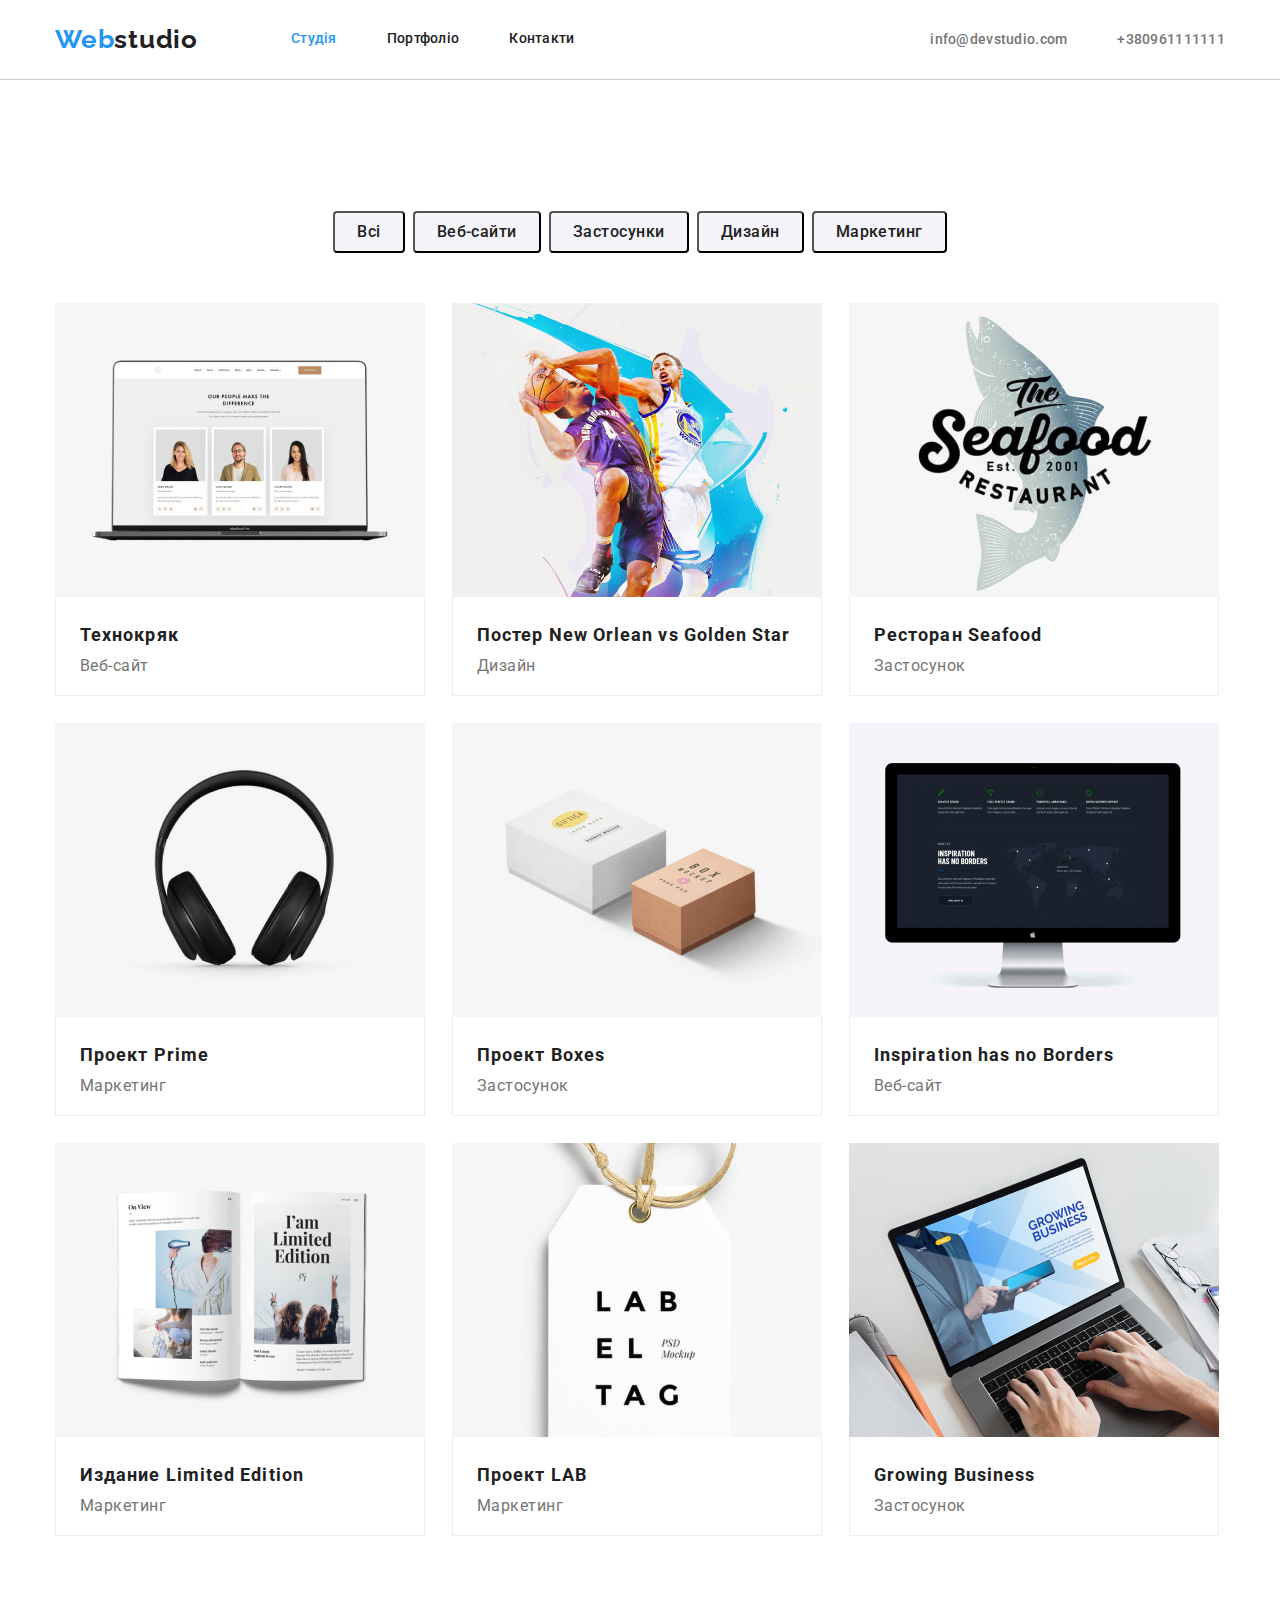
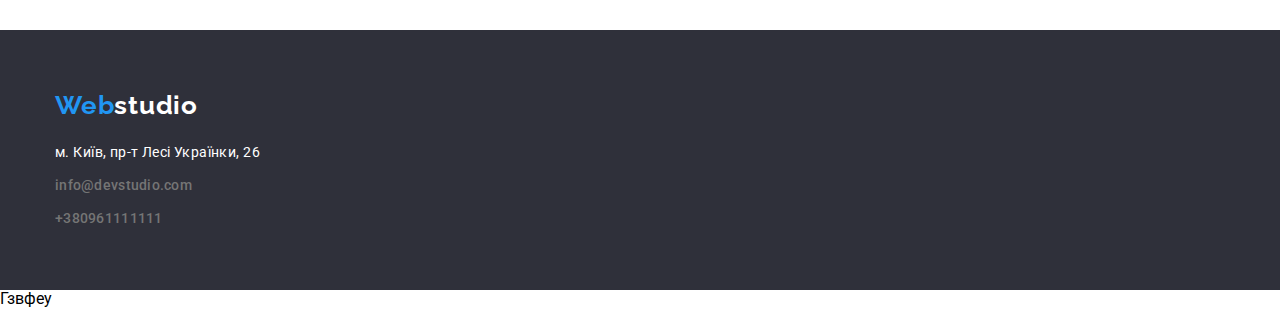
==== commit 7ab2d299: "Update home work III" ====
--- a/portfolio.html
+++ b/portfolio.html
@@ -1,161 +1,179 @@
 <!DOCTYPE html>
 <html lang="en">
+  <head>
+    <meta charset="UTF-8" />
+    <meta http-equiv="X-UA-Compatible" content="IE=edge" />
+    <link rel="preconnect" href="https://fonts.googleapis.com" />
+    <link rel="preconnect" href="https://fonts.gstatic.com" crossorigin />
+    <link
+      href="https://fonts.googleapis.com/css2?family=Raleway:wght@700&family=Roboto:wght@400;500;700;900&display=swap"
+      rel="stylesheet"
+    />
+    <link
+      rel="stylesheet"
+      href="https://cdn.jsdelivr.net/npm/modern-normalize@1.1.0/modern-normalize.min.css"
+    />
+    <link rel="stylesheet" href="./styles/styles.css" />
+    <title>DZ3 Portfolio</title>
+  </head>
 
-<head>
-  <meta charset="UTF-8" />
-  <meta http-equiv="X-UA-Compatible" content="IE=edge" />
-  <link rel="preconnect" href="https://fonts.googleapis.com" />
-  <link rel="preconnect" href="https://fonts.gstatic.com" crossorigin />
-  <link href="https://fonts.googleapis.com/css2?family=Raleway:wght@700&family=Roboto:wght@400;500;700;900&display=swap"
-    rel="stylesheet" />
-  <link rel="stylesheet" href="https://cdn.jsdelivr.net/npm/modern-normalize@1.1.0/modern-normalize.min.css" />
-  <link rel="stylesheet" href="./styles/styles.css" />
-  <title>DZ3 Portfolio</title>
-</head>
-
-<body>
-  <!--header-->
-  <header class="header">
-    <div class="conteiner navigation">
-      <nav class="navbar">
-        <a class="logo-nav link" href="index.html">Web<span class="logoheader">studio</span></a>
-        <ul class="navbar-list list">
-          <li class="navbar-item"><a class="link current" href="./index.html">Студія</a></li>
-          <li class="navbar-item"><a class="link" href="./portfolio.html">Портфоліо</a></li>
-          <li class="navbar-item"><a class="link" href="">Контакти</a></li>
-        </ul>
-      </nav>
-      <ul class="contact-list list">
-        <li class="contact-item">
-          <a class="contact-link link" href="mailto:info@devstudio.com">info@devstudio.com</a>
-        </li>
-        <li class="contact-item">
-          <a class="contact-link link" href="tel:+380961111111">+380961111111</a>
-        </li>
-      </ul>
-    </div>
-  </header>
-  <!--main-->
-  <main>
-    <section class="section">
-      <div class="conteiner">
-        <h1 class="filter-title">Filter</h1>
-        <!--filer-->
-        <section class="filter">
-          <ul class="filter-list list">
-            <li class="filter-item"><button class="filter-btn" type="button">Всі</button></li>
-            <li class="filter-item">
-              <button class="filter-btn" type="button">Веб-сайти</button>
-            </li>
-            <li class="filter-item">
-              <button class="filter-btn" type="button">Застосунки</button>
-            </li>
-            <li class="filter-item"><button class="filter-btn" type="button">Дизайн</button></li>
-            <li class="filter-item">
-              <button class="filter-btn" type="button">Маркетинг</button>
-            </li>
+  <body>
+    <!--header-->
+    <header class="header">
+      <div class="conteiner navigation">
+        <nav class="navbar">
+          <a class="logo-nav link" href="index.html">Web<span class="logoheader">studio</span></a>
+          <ul class="navbar-list list">
+            <li class="navbar-item"><a class="link current" href="./index.html">Студія</a></li>
+            <li class="navbar-item"><a class="link" href="./portfolio.html">Портфоліо</a></li>
+            <li class="navbar-item"><a class="link" href="">Контакти</a></li>
           </ul>
-        </section>
-        <!--portfolio-work-->
-        <section class="portfolio-work">
-          <ul class="portfolio-work-list list">
-            <li class="portfolio-work-item">
-              <a class="link" href=""><img class="portfolio-work-img" src="./img/portf(2).jpg" alt="notebook" />
-                <div class="portfolio-name">
-                  <h2 class="portfolio-work-title">Технокряк</h2>
-                  <p class="portfolio-work-text">Веб-сайт</p>
-                </div>
-              </a>
-            </li>
-            <li class="portfolio-work-item">
-              <a class="link" href=""><img class="portfolio-work-img" src="./img/portf(3).jpg" alt="bascetbool" />
-                <div class="portfolio-name">
-                  <h2 class="portfolio-work-title">Постер New Orlean vs Golden Star</h2>
-                  <p class="portfolio-work-text">Дизайн</p>
-                </div>
-              </a>
-            </li>
-            <li class="portfolio-work-item">
-              <a class="link" href=""><img class="portfolio-work-img" src="./img/portf(4).jpg" alt="logobar&fish" />
-                <div class="portfolio-name">
-                  <h2 class="portfolio-work-title">Ресторан Seafood</h2>
-                  <p class="portfolio-work-text">Застосунок</p>
-                </div>
-              </a>
-            </li>
-            <li class="portfolio-work-item">
-              <a class="link" href=""><img class="portfolio-work-img" src="./img/portf(5).jpg" alt="headphone" />
-                <div class="portfolio-name">
-                  <h2 class="portfolio-work-title">Проект Prime</h2>
-                  <p class="portfolio-work-text">Маркетинг</p>
-                </div>
-              </a>
-            </li>
-            <li class="portfolio-work-item">
-              <a class="link" href=""><img class="portfolio-work-img" src="./img/portf(6).jpg" alt="boxes" />
-                <div class="portfolio-name">
-                  <h2 class="portfolio-work-title">Проект Boxes</h2>
-                  <p class="portfolio-work-text">Застосунок</p>
-                </div>
-              </a>
-            </li>
-            <li class="portfolio-work-item">
-              <a class="link" href=""><img class="portfolio-work-img" src="./img/portf(7).jpg" alt="pc" />
-                <div class="portfolio-name">
-                  <h2 class="portfolio-work-title">Inspiration has no Borders</h2>
-                  <p class="portfolio-work-text">Веб-сайт</p>
-                </div>
-              </a>
-            </li>
-            <li class="portfolio-work-item">
-              <a class="link" href=""><img class="portfolio-work-img" src="./img/portf(8).jpg" alt="magazine" />
-                <div class="portfolio-name">
-                  <h2 class="portfolio-work-title">Издание Limited Edition</h2>
-                  <p class="portfolio-work-text">Маркетинг</p>
-                </div>
-              </a>
-            </li>
-            <li class="portfolio-work-item">
-              <a class="link" href=""><img class="portfolio-work-img" src="./img/portf(9).jpg" alt="price" />
-                <div class="portfolio-name">
-                  <h2 class="portfolio-work-title">Проект LAB</h2>
-                  <p class="portfolio-work-text">Маркетинг</p>
-                </div>
-              </a>
-            </li>
-            <li class="portfolio-work-item">
-              <a class="link" href=""><img class="portfolio-work-img" src="./img/portf(1).jpg" alt="notebook" />
-                <div class="portfolio-name">
-                  <h2 class="portfolio-work-title">Growing Business</h2>
-                  <p class="portfolio-work-text">Застосунок</p>
-                </div>
-              </a>
-            </li>
-          </ul>
-        </section>
-      </div>
-    </section>
-  </main>
-  <!--footer-->
-  <footer class="footer">
-    <div class="conteiner">
-      <a class="logo-footer link" href="index.html">Web<span class="logofooter">studio</span></a>
-      <address>
-        <ul class="footer-list list">
-          <li class="footer-item">
-            <a class="footer-map link" href="https://goo.gl/maps/QaSQcrVwAwJUvmYh8" target="_blank" rel="">м. Київ, пр-т
-              Лесі Українки, 26</a>
-          </li>
-          <li class="footer-item">
+        </nav>
+        <ul class="contact-list list">
+          <li class="contact-item">
             <a class="contact-link link" href="mailto:info@devstudio.com">info@devstudio.com</a>
           </li>
-          <li class="footer-item">
+          <li class="contact-item">
             <a class="contact-link link" href="tel:+380961111111">+380961111111</a>
           </li>
         </ul>
-      </address>
-    </div>
-  </footer>
-</body>
-
-</html>+      </div>
+    </header>
+    <!--main-->
+    <main>
+      <section class="section">
+        <div class="conteiner">
+          <h1 class="filter-title">Filter</h1>
+          <!--filer-->
+          <section class="filter">
+            <ul class="filter-list list">
+              <li class="filter-item"><button class="filter-btn" type="button">Всі</button></li>
+              <li class="filter-item">
+                <button class="filter-btn" type="button">Веб-сайти</button>
+              </li>
+              <li class="filter-item">
+                <button class="filter-btn" type="button">Застосунки</button>
+              </li>
+              <li class="filter-item"><button class="filter-btn" type="button">Дизайн</button></li>
+              <li class="filter-item">
+                <button class="filter-btn" type="button">Маркетинг</button>
+              </li>
+            </ul>
+          </section>
+          <!--portfolio-work-->
+          <section class="portfolio-work">
+            <ul class="portfolio-work-list list">
+              <li class="portfolio-work-item">
+                <a class="link" href=""
+                  ><img class="portfolio-work-img" src="./img/portf(2).jpg" alt="notebook" />
+                  <div class="portfolio-name">
+                    <h2 class="portfolio-work-title">Технокряк</h2>
+                    <p class="portfolio-work-text">Веб-сайт</p>
+                  </div>
+                </a>
+              </li>
+              <li class="portfolio-work-item">
+                <a class="link" href=""
+                  ><img class="portfolio-work-img" src="./img/portf(3).jpg" alt="bascetbool" />
+                  <div class="portfolio-name">
+                    <h2 class="portfolio-work-title">Постер New Orlean vs Golden Star</h2>
+                    <p class="portfolio-work-text">Дизайн</p>
+                  </div>
+                </a>
+              </li>
+              <li class="portfolio-work-item">
+                <a class="link" href=""
+                  ><img class="portfolio-work-img" src="./img/portf(4).jpg" alt="logobar&fish" />
+                  <div class="portfolio-name">
+                    <h2 class="portfolio-work-title">Ресторан Seafood</h2>
+                    <p class="portfolio-work-text">Застосунок</p>
+                  </div>
+                </a>
+              </li>
+              <li class="portfolio-work-item">
+                <a class="link" href=""
+                  ><img class="portfolio-work-img" src="./img/portf(5).jpg" alt="headphone" />
+                  <div class="portfolio-name">
+                    <h2 class="portfolio-work-title">Проект Prime</h2>
+                    <p class="portfolio-work-text">Маркетинг</p>
+                  </div>
+                </a>
+              </li>
+              <li class="portfolio-work-item">
+                <a class="link" href=""
+                  ><img class="portfolio-work-img" src="./img/portf(6).jpg" alt="boxes" />
+                  <div class="portfolio-name">
+                    <h2 class="portfolio-work-title">Проект Boxes</h2>
+                    <p class="portfolio-work-text">Застосунок</p>
+                  </div>
+                </a>
+              </li>
+              <li class="portfolio-work-item">
+                <a class="link" href=""
+                  ><img class="portfolio-work-img" src="./img/portf(7).jpg" alt="pc" />
+                  <div class="portfolio-name">
+                    <h2 class="portfolio-work-title">Inspiration has no Borders</h2>
+                    <p class="portfolio-work-text">Веб-сайт</p>
+                  </div>
+                </a>
+              </li>
+              <li class="portfolio-work-item">
+                <a class="link" href=""
+                  ><img class="portfolio-work-img" src="./img/portf(8).jpg" alt="magazine" />
+                  <div class="portfolio-name">
+                    <h2 class="portfolio-work-title">Издание Limited Edition</h2>
+                    <p class="portfolio-work-text">Маркетинг</p>
+                  </div>
+                </a>
+              </li>
+              <li class="portfolio-work-item">
+                <a class="link" href=""
+                  ><img class="portfolio-work-img" src="./img/portf(9).jpg" alt="price" />
+                  <div class="portfolio-name">
+                    <h2 class="portfolio-work-title">Проект LAB</h2>
+                    <p class="portfolio-work-text">Маркетинг</p>
+                  </div>
+                </a>
+              </li>
+              <li class="portfolio-work-item">
+                <a class="link" href=""
+                  ><img class="portfolio-work-img" src="./img/portf(1).jpg" alt="notebook" />
+                  <div class="portfolio-name">
+                    <h2 class="portfolio-work-title">Growing Business</h2>
+                    <p class="portfolio-work-text">Застосунок</p>
+                  </div>
+                </a>
+              </li>
+            </ul>
+          </section>
+        </div>
+      </section>
+    </main>
+    <!--footer-->
+    <footer class="footer">
+      <div class="conteiner">
+        <a class="logo-footer link" href="index.html">Web<span class="logofooter">studio</span></a>
+        <address>
+          <ul class="footer-list list">
+            <li class="footer-item">
+              <a
+                class="footer-map link"
+                href="https://goo.gl/maps/QaSQcrVwAwJUvmYh8"
+                target="_blank"
+                rel=""
+                >м. Київ, пр-т Лесі Українки, 26</a
+              >
+            </li>
+            <li class="footer-item">
+              <a class="contact-link link" href="mailto:info@devstudio.com">info@devstudio.com</a>
+            </li>
+            <li class="footer-item">
+              <a class="contact-link link" href="tel:+380961111111">+380961111111</a>
+            </li>
+          </ul>
+        </address>
+      </div>
+    </footer>
+  </body>
+</html>
+Гзвфеу--- a/styles/styles.css
+++ b/styles/styles.css
@@ -17,7 +17,7 @@
   margin: 0;
 }
 
-ul { 
+ul {
   padding: 0;
 }
 
@@ -36,6 +36,7 @@
 .list {
   list-style: none;
 }
+
 .link {
   color: var(--title-text-color);
   text-decoration: none;
@@ -68,6 +69,7 @@
   letter-spacing: 0.03em;
   color: var(--accent-text-color);
 }
+
 .logoheader {
   color: var(--title-text-color);
 }
@@ -75,17 +77,20 @@
 .navbar {
   display: flex;
 }
+
 .navbar-list {
   display: flex;
   align-items: center;
   margin-left: 93px;
 }
+
 .navbar-item {
   font-weight: 500;
   font-size: 14px;
   line-height: 1.14;
   letter-spacing: 0.02em;
 }
+
 .navbar-item:not(:last-child) {
   margin-right: 50px;
 }
@@ -94,9 +99,11 @@
   display: flex;
   margin-left: auto;
 }
+
 .contact-item:not(:last-child) {
   margin-right: 50px;
 }
+
 .contact-link {
   font-weight: 500;
   font-size: 14px;
@@ -117,14 +124,12 @@
 /*---main-------------------*/
 /* < !--baner--> */
 .baner {
-  display: flex;
-  flex-direction: column;
-  align-items: center;
   background-color: #2f303a;
   padding: 200px 0;
 }
 
 .baner-title {
+  margin: 0 auto;
   width: 696px;
   margin-bottom: 30px;
   font-weight: 900;
@@ -157,6 +162,7 @@
 }
 
 .baner-btn {
+  display: block;
   margin: 0 auto;
 }
 
@@ -165,10 +171,12 @@
 .content-title {
   visibility: hidden;
 }
+
 .content-list {
   display: flex;
   justify-content: space-between;
 }
+
 .content-item {
   width: 270px;
 }
@@ -195,11 +203,12 @@
   padding-bottom: 94px;
 }
 
-.work-item {
-  display: inline-block;
-}
+.work-list {
+  display: flex;
+}
+
 .work-item:not(:last-child) {
-  margin-right: 26px;
+  margin-right: 30px;
 }
 
 .work-title {
@@ -216,6 +225,7 @@
 .team {
   background-color: #f5f4fa;
 }
+
 .team-list {
   display: flex;
   justify-content: space-between;
@@ -266,6 +276,7 @@
   padding: 60px 0;
   background-color: #2f303a;
 }
+
 .logo-footer {
   font-family: 'Raleway';
   font-style: normal;
@@ -279,9 +290,11 @@
 .logofooter {
   color: var(--primari-white-color);
 }
+
 address {
   margin-top: 20px;
 }
+
 .footer-item {
   font-style: normal;
   font-weight: 400;
@@ -305,17 +318,21 @@
 .filter-title {
   visibility: hidden;
 }
+
 .filter-list {
   display: flex;
   justify-content: center;
   margin-bottom: 50px;
 }
+
 .filter-item {
   margin-right: 8px;
 }
+
 .filter-item:last-child {
   margin-right: 0;
 }
+
 .filter-btn {
   padding: 6px 22px;
   background-color: #f5f4fa;
@@ -343,6 +360,7 @@
   gap: 27px;
   flex-basis: calc((100%-60px) / 3);
 }
+
 .portfolio-work-item {
   background: var(--primari-white-color);
 }
@@ -353,6 +371,7 @@
   border-left: 1px solid #eeeeee;
   border-right: 1px solid #eeeeee;
 }
+
 .portfolio-work-title {
   margin-bottom: 4px;
   font-weight: 700;
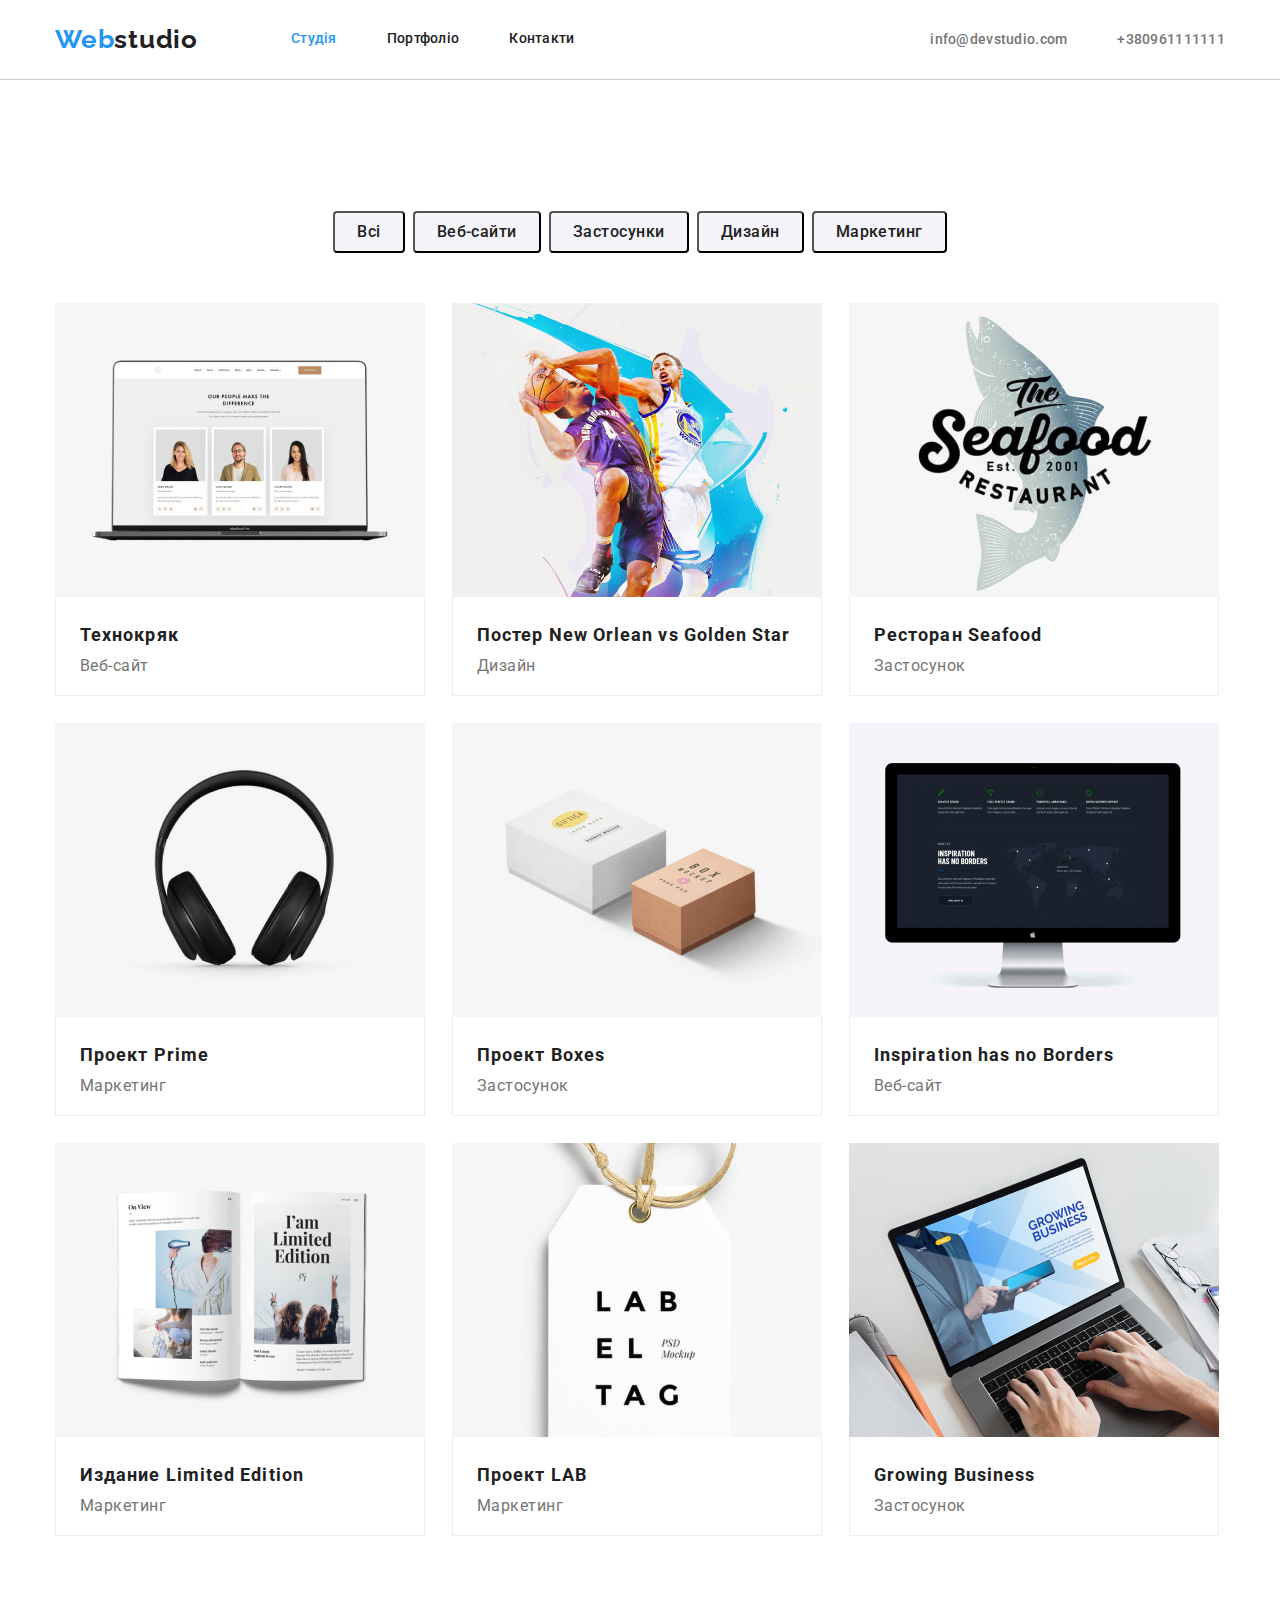
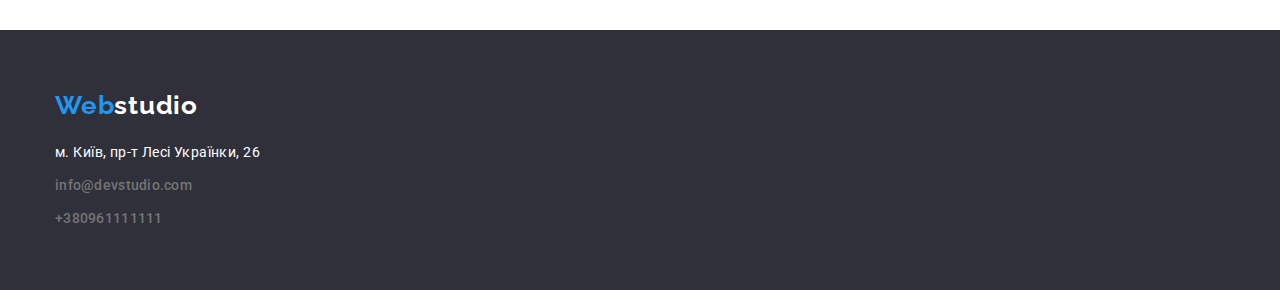
==== commit 3a7edc16: "Finish DZ3." ====
--- a/portfolio.html
+++ b/portfolio.html
@@ -176,4 +176,3 @@
     </footer>
   </body>
 </html>
-Гзвфеу